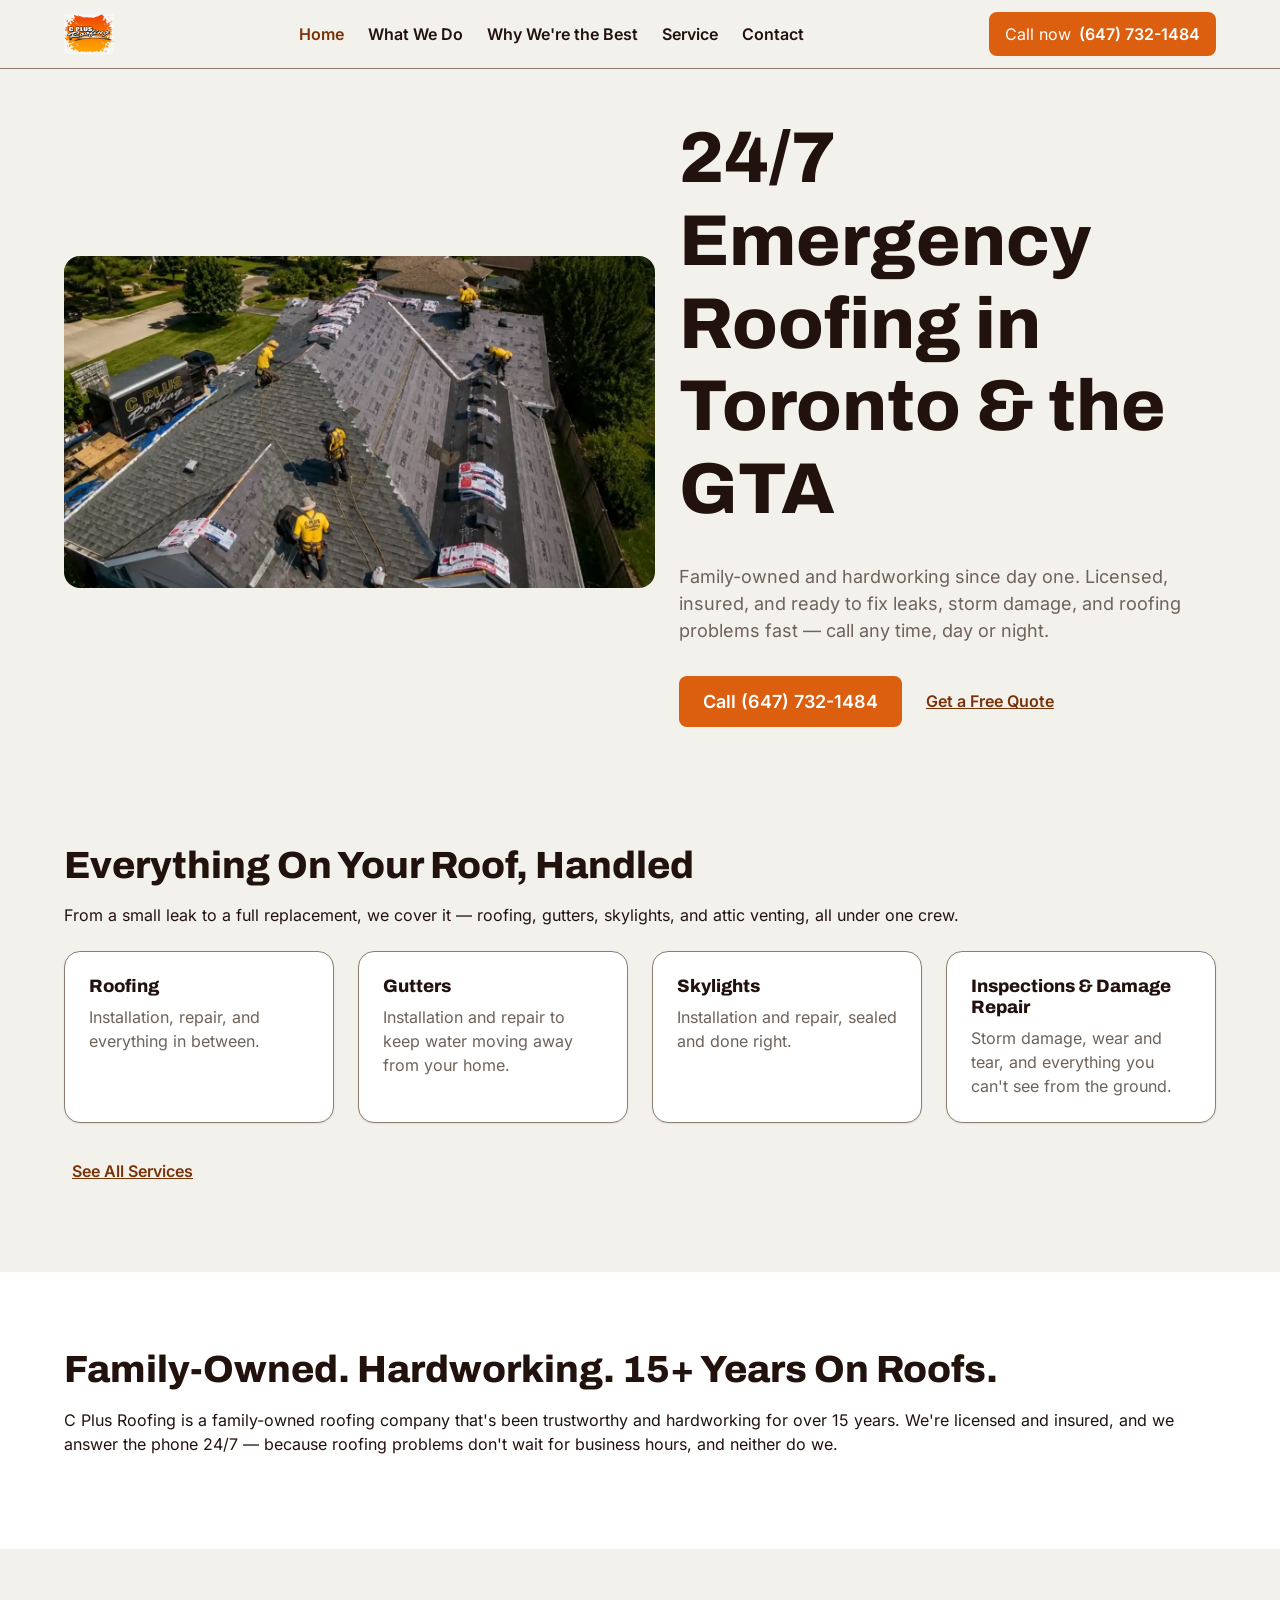
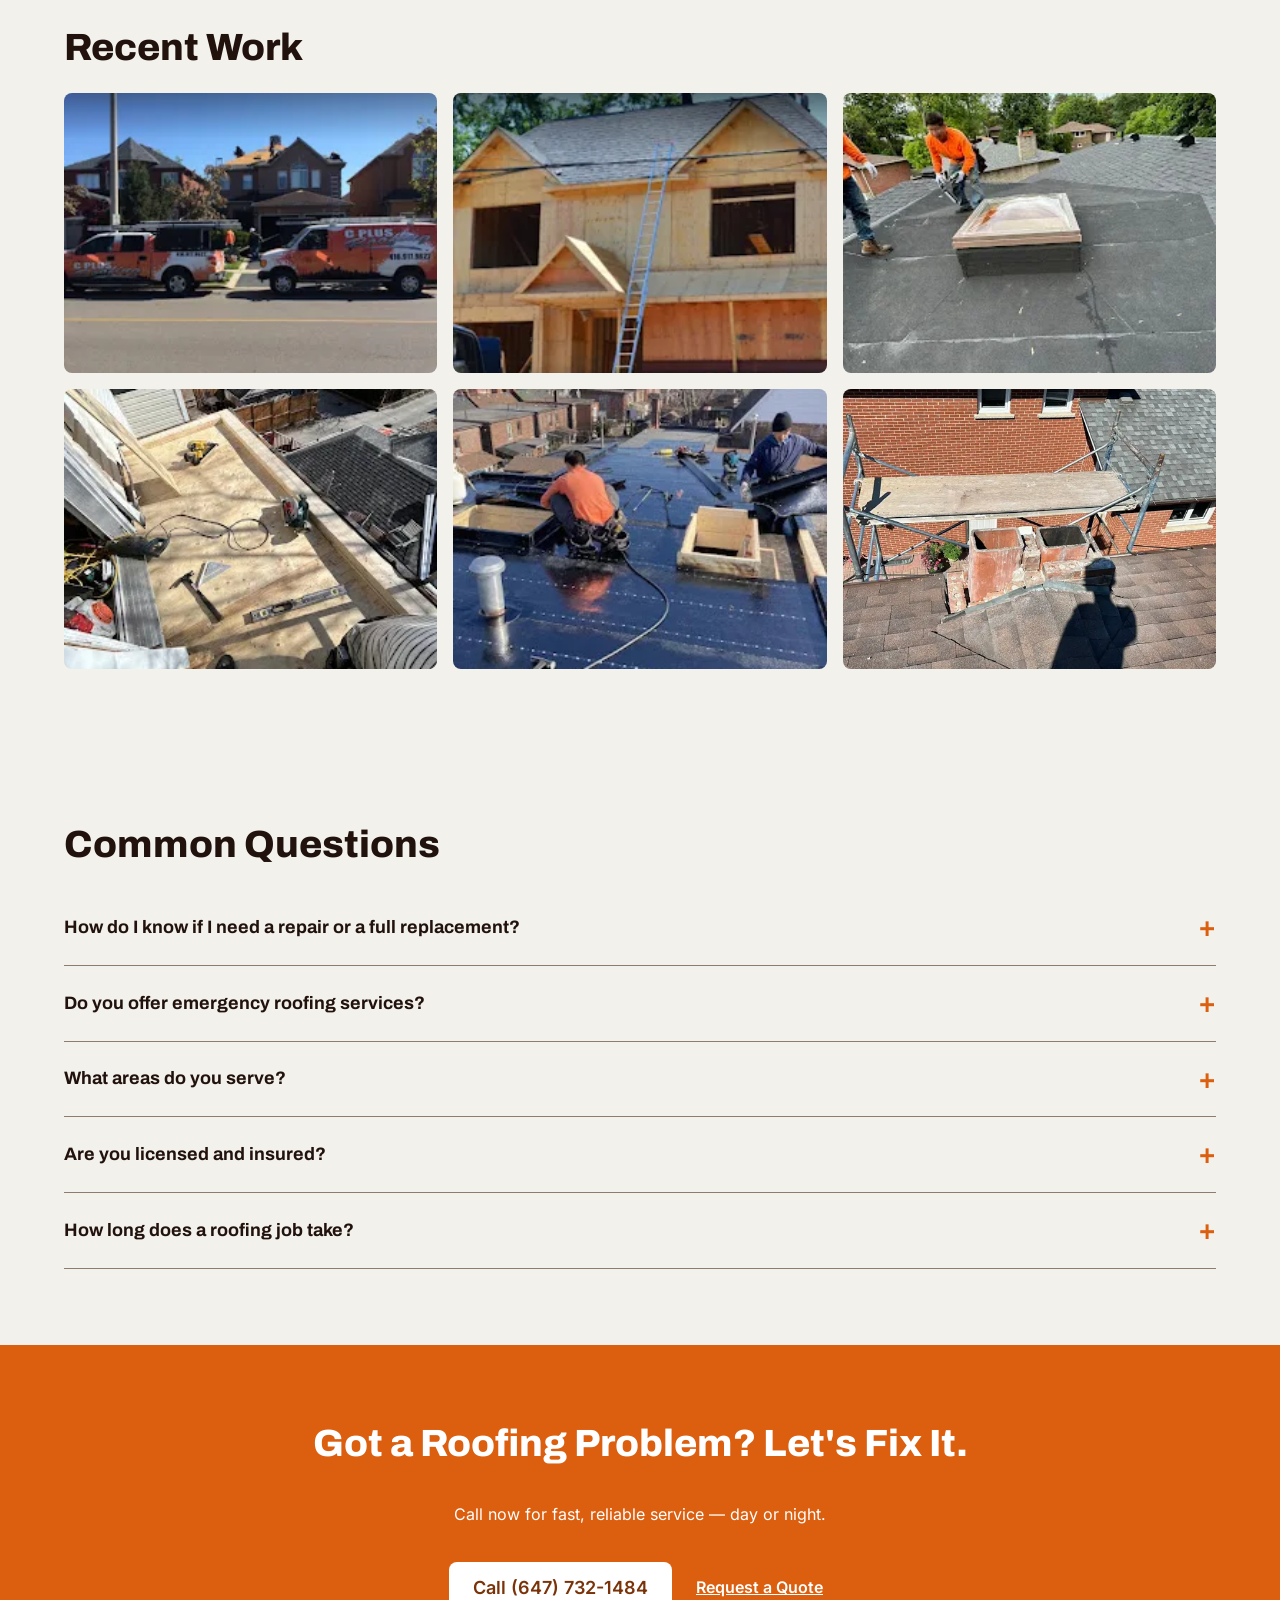
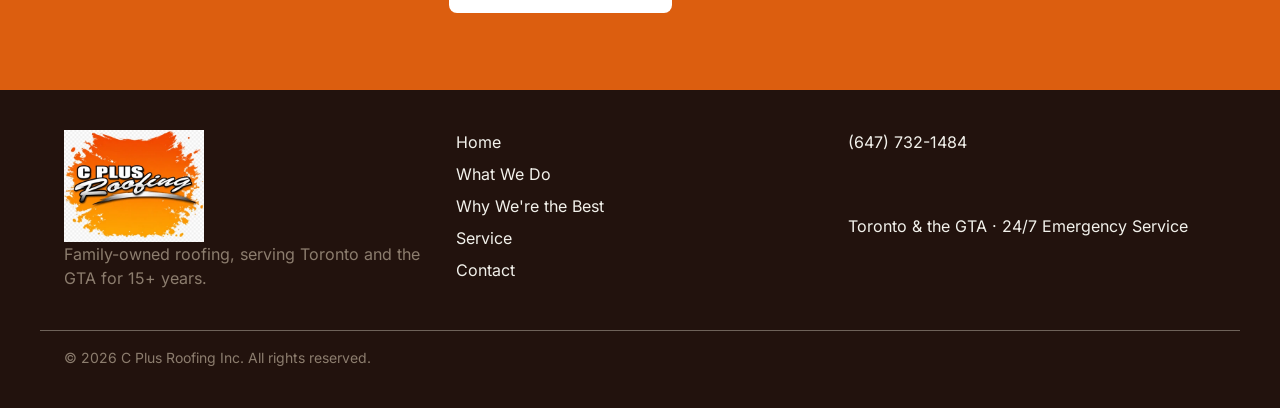
==== src/index.html @ c75a1a60 "Build C Plus Roofing site through Phase 6 QA; add GitHub Pages demo workflow Completes the /build pi" ====
<!DOCTYPE html>
<html lang="en">
<head>
  <meta charset="UTF-8">
  <meta name="viewport" content="width=device-width, initial-scale=1.0">
  <title>C Plus Roofing | 24/7 Emergency Roofing in Toronto &amp; the GTA</title>
  <meta name="description" content="Family-owned, licensed and insured roofing company serving Toronto and the GTA. 24/7 emergency repairs, installations, gutters, skylights, and more. Call (647) 732-1484.">
  <link rel="preload" as="font" href="../assets/fonts/archivo-extrabold-800.woff2" type="font/woff2" crossorigin>
  <link rel="preload" as="image" href="../assets/video/hero-poster.webp">
  <link rel="stylesheet" href="css/tokens.css">
  <link rel="stylesheet" href="css/base.css">
  <link rel="stylesheet" href="css/components.css">
  <link rel="stylesheet" href="css/pages.css">
</head>
<body>
  <a class="skip-link" href="#main">Skip to content</a>

  <header class="site-header">
    <div class="container site-header__inner">
      <a class="site-header__logo" href="index.html" aria-label="C Plus Roofing home">
        <img src="../assets/images/logo.webp" alt="C Plus Roofing" width="160" height="48">
      </a>
      <button class="nav-toggle" type="button" data-nav-toggle aria-expanded="false" aria-controls="primary-nav" aria-label="Toggle menu">
        <span class="nav-toggle__bar"></span>
      </button>
      <nav class="site-nav" id="primary-nav" aria-label="Primary">
        <ul class="site-nav__list">
          <li><a href="index.html" aria-current="page">Home</a></li>
          <li><a href="what-we-do.html">What We Do</a></li>
          <li><a href="why-choose-us.html">Why We're the Best</a></li>
          <li><a href="services.html">Service</a></li>
          <li><a href="contact.html">Contact</a></li>
        </ul>
      </nav>
      <a class="site-header__phone" href="tel:+16477321484">
        <span class="site-header__phone-label">Call now</span>
        (647) 732-1484
      </a>
    </div>
  </header>

  <main id="main">

    <section class="section section--hero" id="hero">
      <div class="container hero__inner">
        <video class="hero__media" data-hero-video src="../assets/video/hero.mp4" poster="../assets/video/hero-poster.webp" muted playsinline preload="metadata"></video>
        <div class="hero__content">
          <h1>24/7 Emergency Roofing in Toronto &amp; the GTA</h1>
          <p class="hero__subhead">Family-owned and hardworking since day one. Licensed, insured, and ready to fix leaks, storm damage, and roofing problems fast &mdash; call any time, day or night.</p>
          <div class="hero__actions">
            <a class="btn btn--primary" href="tel:+16477321484">Call (647) 732-1484</a>
            <a class="btn btn--text" href="contact.html">Get a Free Quote</a>
          </div>
        </div>
      </div>
    </section>

    <section class="section section--services" id="services-summary">
      <div class="container">
        <h2>Everything On Your Roof, Handled</h2>
        <p>From a small leak to a full replacement, we cover it &mdash; roofing, gutters, skylights, and attic venting, all under one crew.</p>
        <div class="card-grid">
          <div class="card" data-animate>
            <h3 class="card__title">Roofing</h3>
            <p class="card__body">Installation, repair, and everything in between.</p>
          </div>
          <div class="card" data-animate>
            <h3 class="card__title">Gutters</h3>
            <p class="card__body">Installation and repair to keep water moving away from your home.</p>
          </div>
          <div class="card" data-animate>
            <h3 class="card__title">Skylights</h3>
            <p class="card__body">Installation and repair, sealed and done right.</p>
          </div>
          <div class="card" data-animate>
            <h3 class="card__title">Inspections &amp; Damage Repair</h3>
            <p class="card__body">Storm damage, wear and tear, and everything you can't see from the ground.</p>
          </div>
        </div>
        <a class="btn btn--text" href="services.html">See All Services</a>
      </div>
    </section>

    <section class="section section--about" id="about">
      <div class="container">
        <h2>Family-Owned. Hardworking. 15+ Years On Roofs.</h2>
        <p>C Plus Roofing is a family-owned roofing company that's been trustworthy and hardworking for over 15 years. We're licensed and insured, and we answer the phone 24/7 &mdash; because roofing problems don't wait for business hours, and neither do we.</p>
      </div>
    </section>

    <section class="section section--gallery" id="gallery">
      <div class="container">
        <h2>Recent Work</h2>
        <div class="gallery-grid">
          <img src="../assets/images/gallery-1.webp" alt="C Plus Roofing crew completing a roofing job" loading="lazy" width="480" height="360" data-animate>
          <img src="../assets/images/gallery-2.webp" alt="C Plus Roofing crew completing a roofing job" loading="lazy" width="480" height="360" data-animate>
          <img src="../assets/images/gallery-3.webp" alt="C Plus Roofing crew completing a roofing job" loading="lazy" width="480" height="360" data-animate>
          <img src="../assets/images/gallery-4.webp" alt="C Plus Roofing crew completing a roofing job" loading="lazy" width="480" height="360" data-animate>
          <img src="../assets/images/gallery-5.webp" alt="C Plus Roofing crew completing a roofing job" loading="lazy" width="480" height="360" data-animate>
          <img src="../assets/images/gallery-6.webp" alt="C Plus Roofing crew completing a roofing job" loading="lazy" width="480" height="360" data-animate>
        </div>
      </div>
    </section>

    <section class="section section--faq" id="faq">
      <div class="container">
        <h2>Common Questions</h2>
        <div class="accordion">
          <details class="accordion__item">
            <summary>How do I know if I need a repair or a full replacement?</summary>
            <p>It depends on the age of your roof and how widespread the damage is. A quick inspection is the fastest way to know for sure &mdash; we'll give you a straight answer, not an upsell.</p>
          </details>
          <details class="accordion__item">
            <summary>Do you offer emergency roofing services?</summary>
            <p>Yes. We offer true 24/7 emergency response for leaks, storm damage, and anything that can't wait until morning.</p>
          </details>
          <details class="accordion__item">
            <summary>What areas do you serve?</summary>
            <p>We serve Toronto and the surrounding GTA.</p>
          </details>
          <details class="accordion__item">
            <summary>Are you licensed and insured?</summary>
            <p>Yes, C Plus Roofing is fully licensed and insured.</p>
          </details>
          <details class="accordion__item">
            <summary>How long does a roofing job take?</summary>
            <p>It depends on the scope of the work. After a quick inspection, we'll give you a clear timeline before anything starts.</p>
          </details>
        </div>
      </div>
    </section>

    <section class="section section--cta" id="cta">
      <div class="container cta__inner">
        <h2>Got a Roofing Problem? Let's Fix It.</h2>
        <p>Call now for fast, reliable service &mdash; day or night.</p>
        <div class="cta__actions">
          <a class="btn btn--primary" href="tel:+16477321484">Call (647) 732-1484</a>
          <a class="btn btn--text" href="contact.html">Request a Quote</a>
        </div>
      </div>
    </section>

  </main>

  <footer class="section section--footer" id="footer">
    <div class="container footer__inner">
      <div class="footer__brand">
        <img src="../assets/images/logo.webp" alt="C Plus Roofing" width="140" height="42">
        <p>Family-owned roofing, serving Toronto and the GTA for 15+ years.</p>
      </div>
      <nav class="footer__nav" aria-label="Footer">
        <ul>
          <li><a href="index.html">Home</a></li>
          <li><a href="what-we-do.html">What We Do</a></li>
          <li><a href="why-choose-us.html">Why We're the Best</a></li>
          <li><a href="services.html">Service</a></li>
          <li><a href="contact.html">Contact</a></li>
        </ul>
      </nav>
      <div class="footer__contact">
        <a href="tel:+16477321484">(647) 732-1484</a>
        <p>Toronto &amp; the GTA &middot; 24/7 Emergency Service</p>
      </div>
    </div>
    <div class="container footer__legal">
      <p>&copy; 2026 C Plus Roofing Inc. All rights reserved.</p>
    </div>
  </footer>

  <script src="js/main.js" defer></script>
  <script src="js/hero.js" defer></script>
  <script src="js/animations.js" defer></script>
</body>
</html>
---- src/css/tokens.css ----
/* Design tokens — C Plus Roofing Inc. Direction: "Grounded Trade Confidence".
   See state/DECISIONS.md (Phase 2) for rationale and contrast verification.
   Per contracts/design-tokens.md: :root custom properties + @font-face ONLY.
   No selectors, no components here. */

@font-face {
  font-family: "Archivo";
  font-style: normal;
  font-weight: 700;
  font-display: swap;
  src: url("../../assets/fonts/archivo-bold-700.woff2") format("woff2");
}

@font-face {
  font-family: "Archivo";
  font-style: normal;
  font-weight: 800;
  font-display: swap;
  src: url("../../assets/fonts/archivo-extrabold-800.woff2") format("woff2");
}

@font-face {
  font-family: "Inter";
  font-style: normal;
  font-weight: 400;
  font-display: swap;
  src: url("../../assets/fonts/inter-regular-400.woff2") format("woff2");
}

@font-face {
  font-family: "Inter";
  font-style: normal;
  font-weight: 500;
  font-display: swap;
  src: url("../../assets/fonts/inter-medium-500.woff2") format("woff2");
}

@font-face {
  font-family: "Inter";
  font-style: normal;
  font-weight: 600;
  font-display: swap;
  src: url("../../assets/fonts/inter-semibold-600.woff2") format("woff2");
}

:root {
  /* Colors — from client.md Brand + derived per contracts/design-tokens.md.
     Contrast pairs verified in state/DECISIONS.md (Phase 2 — Design Tokens). */
  --color-primary: #DC5E0F;
  --color-primary-dark: #7A3308;
  --color-accent: #F7BE2B;
  --color-bg: #F2F1EB;
  --color-surface: #FFFFFF;
  --color-text: #22120D;
  --color-text-muted: #6E6259;
  --color-border: #8C7D6E;
  --color-success: #2E7D32;
  --color-error: #C62828;

  /* Typography */
  --font-heading: "Archivo", "Segoe UI", Arial, sans-serif;
  --font-body: "Inter", "Segoe UI", Arial, sans-serif;

  --text-xs: 0.75rem;      /* 12px */
  --text-sm: 0.875rem;     /* 14px */
  --text-base: 1rem;       /* 16px */
  --text-lg: 1.125rem;     /* 18px */
  --text-xl: 1.333rem;     /* ~21px  (base * 1.333) */
  --text-2xl: 1.777rem;    /* ~28px  (base * 1.333^2) */
  --text-3xl: 2.369rem;    /* ~38px  (base * 1.333^3) */
  --text-hero: clamp(2.25rem, 5vw + 1rem, 4.5rem);

  --leading-tight: 1.15;
  --leading-normal: 1.5;
  --leading-loose: 1.75;

  /* Spacing — 4px base scale */
  --space-1: 0.25rem;   /* 4px */
  --space-2: 0.5rem;    /* 8px */
  --space-3: 0.75rem;   /* 12px */
  --space-4: 1rem;      /* 16px */
  --space-5: 1.25rem;   /* 20px */
  --space-6: 1.5rem;    /* 24px */
  --space-7: 1.75rem;   /* 28px */
  --space-8: 2rem;      /* 32px */
  --space-9: 2.5rem;    /* 40px */
  --space-10: 3rem;     /* 48px */
  --space-11: 4rem;     /* 64px */
  --space-12: 6rem;     /* 96px */

  /* Layout */
  --container-max: 1200px;
  --section-pad-y: clamp(3rem, 6vw, 6rem);
  --radius-sm: 0.25rem;
  --radius-md: 0.5rem;
  --radius-lg: 1rem;
  --radius-full: 9999px;

  /* Elevation — shadows tinted toward --color-text for warmth */
  --shadow-sm: 0 1px 2px rgba(34, 18, 13, 0.08);
  --shadow-md: 0 4px 12px rgba(34, 18, 13, 0.12);
  --shadow-lg: 0 12px 32px rgba(34, 18, 13, 0.16);

  /* Motion — kept subtle per Stack.animation: css-only */
  --duration-fast: 150ms;
  --duration-base: 300ms;
  --duration-slow: 600ms;
  --ease-standard: cubic-bezier(0.4, 0, 0.2, 1);
  --ease-out-expo: cubic-bezier(0.16, 1, 0.3, 1);
}
---- src/css/base.css ----
/* Reset, element defaults, utilities. Mobile-first; min-width breakpoints
   at 640px / 1024px only. var(--token) everywhere, zero hardcoded values. */

*, *::before, *::after { box-sizing: border-box; }

html {
  -webkit-text-size-adjust: 100%;
  scroll-behavior: smooth;
}

@media (prefers-reduced-motion: reduce) {
  html { scroll-behavior: auto; }
  *, *::before, *::after {
    animation-duration: 0.01ms !important;
    animation-iteration-count: 1 !important;
    transition-duration: 0.01ms !important;
    scroll-behavior: auto !important;
  }
}

body {
  margin: 0;
  font-family: var(--font-body);
  font-size: var(--text-base);
  line-height: var(--leading-normal);
  color: var(--color-text);
  background: var(--color-bg);
}

h1, h2, h3, h4 {
  font-family: var(--font-heading);
  font-weight: 800;
  line-height: var(--leading-tight);
  margin: 0 0 var(--space-4);
}

h1 { font-size: var(--text-hero); }
h2 { font-size: var(--text-3xl); }
h3 { font-size: var(--text-xl); }

p { margin: 0 0 var(--space-4); }

img { max-width: 100%; height: auto; display: block; }

a { color: var(--color-primary-dark); }

ul, ol { margin: 0; padding: 0; list-style: none; }

button { font-family: inherit; }

/* Focus visibility - never remove outline without a replacement */
:focus-visible {
  outline: 3px solid var(--color-primary-dark);
  outline-offset: 2px;
}

/* Skip link */
.skip-link {
  position: absolute;
  top: -100%;
  left: var(--space-4);
  background: var(--color-surface);
  color: var(--color-text);
  padding: var(--space-3) var(--space-5);
  border-radius: var(--radius-md);
  z-index: 100;
  transition: top var(--duration-fast) var(--ease-standard);
}

.skip-link:focus {
  top: var(--space-4);
}

/* Layout utility */
.container {
  max-width: var(--container-max);
  margin-inline: auto;
  padding-inline: var(--space-4);
}

@media (min-width: 640px) {
  .container { padding-inline: var(--space-6); }
}

.section {
  padding-block: var(--section-pad-y);
}

/* Buttons */
.btn {
  display: inline-flex;
  align-items: center;
  justify-content: center;
  gap: var(--space-2);
  min-height: 44px;
  padding: var(--space-3) var(--space-6);
  border-radius: var(--radius-md);
  font-weight: 700;
  text-decoration: none;
  border: none;
  cursor: pointer;
  transition: background-color var(--duration-fast) var(--ease-standard),
              transform var(--duration-fast) var(--ease-standard);
}

.btn--primary {
  background: var(--color-primary);
  color: var(--color-surface);
  font-size: var(--text-lg);
}

.btn--primary:hover,
.btn--primary:focus-visible {
  background: var(--color-primary-dark);
}

.btn--text {
  background: transparent;
  color: var(--color-primary-dark);
  padding-inline: var(--space-2);
  text-decoration: underline;
}

.btn--text:hover,
.btn--text:focus-visible {
  color: var(--color-text);
}

@media (prefers-reduced-motion: no-preference) {
  .btn:active { transform: scale(0.97); }
}

/* Entrance animation states (JS adds .anim-ready to body, then .is-visible
   per element via IntersectionObserver - see js/animations.js). With JS
   disabled, .anim-ready never appears, so content stays fully visible. */
@media (prefers-reduced-motion: no-preference) {
  .anim-ready [data-animate] {
    opacity: 0;
    transform: translateY(20px);
    transition: opacity var(--duration-slow) var(--ease-out-expo),
                transform var(--duration-slow) var(--ease-out-expo);
    transition-delay: calc(var(--stagger-i, 0) * 75ms);
  }

  .anim-ready [data-animate].is-visible {
    opacity: 1;
    transform: none;
  }
}
---- src/css/components.css ----
/* Component styles per contracts/component-api.md. BEM-lite naming.
   Mobile-first; min-width breakpoints at 640px / 1024px only. */

/* ---------- Header / Nav ---------- */
.site-header {
  position: sticky;
  top: 0;
  z-index: 50;
  background: var(--color-bg);
  border-bottom: 1px solid var(--color-border);
}

.site-header__inner {
  display: flex;
  align-items: center;
  justify-content: space-between;
  gap: var(--space-4);
  padding-block: var(--space-3);
}

.site-header__logo img { height: 40px; width: auto; }

.site-nav__list {
  display: none;
  align-items: center;
  gap: var(--space-6);
}

.site-nav__list a {
  text-decoration: none;
  color: var(--color-text);
  font-weight: 600;
}

.site-nav__list a:hover,
.site-nav__list a[aria-current="page"] {
  color: var(--color-primary-dark);
}

.nav-toggle {
  display: inline-flex;
  align-items: center;
  justify-content: center;
  width: 44px;
  height: 44px;
  background: transparent;
  border: 1px solid var(--color-border);
  border-radius: var(--radius-sm);
  cursor: pointer;
}

.nav-toggle__bar,
.nav-toggle__bar::before,
.nav-toggle__bar::after {
  display: block;
  width: 20px;
  height: 2px;
  background: var(--color-text);
  position: relative;
}

.nav-toggle__bar::before { content: ""; position: absolute; top: -6px; }
.nav-toggle__bar::after { content: ""; position: absolute; top: 6px; }

.site-header__phone {
  display: inline-flex;
  align-items: center;
  min-height: 44px;
  padding-inline: var(--space-4);
  background: var(--color-primary);
  color: var(--color-surface);
  font-weight: 700;
  text-decoration: none;
  border-radius: var(--radius-md);
  white-space: nowrap;
}

.site-header__phone:hover,
.site-header__phone:focus-visible {
  background: var(--color-primary-dark);
}

.site-header__phone-label { display: none; }

/* Mobile nav panel, toggled via [data-nav-toggle] in main.js */
.site-nav[data-open="true"] .site-nav__list {
  display: flex;
  flex-direction: column;
  align-items: flex-start;
  gap: var(--space-4);
  position: absolute;
  top: 100%;
  left: 0;
  right: 0;
  background: var(--color-bg);
  border-bottom: 1px solid var(--color-border);
  padding: var(--space-4);
}

@media (min-width: 1024px) {
  .nav-toggle { display: none; }
  .site-nav__list { display: flex; position: static; }
  .site-nav[data-open] .site-nav__list {
    position: static;
    flex-direction: row;
    border: none;
    padding: 0;
  }
  .site-header__phone-label {
    display: inline;
    font-weight: 400;
    margin-right: var(--space-2);
  }
}

/* ---------- Hero ---------- */
.section--hero {
  padding-block: var(--space-10) var(--space-9);
  position: relative;
  overflow: hidden;
}

.hero__inner {
  display: grid;
  gap: var(--space-6);
}

.hero__media {
  width: 100%;
  border-radius: var(--radius-lg);
  aspect-ratio: 16 / 9;
  object-fit: cover;
  background: var(--color-text);
}

.hero__content { display: grid; gap: var(--space-4); }

.hero__subhead {
  font-size: var(--text-lg);
  color: var(--color-text-muted);
  max-width: 42rem;
}

.hero__actions {
  display: flex;
  flex-wrap: wrap;
  gap: var(--space-4);
  align-items: center;
}

@media (min-width: 1024px) {
  .section--hero:not(:has(.hero__media)) .hero__inner { max-width: 48rem; }
  .hero__inner:has(.hero__media) {
    grid-template-columns: 1.1fr 1fr;
    align-items: center;
  }
}

/* Signature element: angled divider evoking roofline geometry, between
   hero and the next section (Phase 2 design direction). */
.section--hero::after {
  content: "";
  position: absolute;
  left: 0;
  right: 0;
  bottom: -1px;
  height: 48px;
  background: var(--color-bg);
  clip-path: polygon(0 100%, 100% 40%, 100% 100%);
}

/* ---------- Cards / grid ---------- */
.card-grid {
  display: grid;
  gap: var(--space-6);
  grid-template-columns: repeat(auto-fit, minmax(min(100%, 15rem), 1fr));
  margin-block: var(--space-6);
}

.card {
  background: var(--color-surface);
  border: 1px solid var(--color-border);
  border-radius: var(--radius-lg);
  padding: var(--space-6);
  box-shadow: var(--shadow-sm);
}

.card__icon {
  width: 48px;
  height: 48px;
  margin-bottom: var(--space-3);
}

.card__title {
  font-size: var(--text-lg);
  margin-bottom: var(--space-2);
}

.card__body {
  color: var(--color-text-muted);
  margin: 0;
}

/* ---------- Process list (What We Do) ---------- */
.process-list {
  display: grid;
  gap: var(--space-6);
  counter-reset: none;
}

@media (min-width: 640px) {
  .process-list { grid-template-columns: repeat(2, 1fr); }
}

.process-list__item {
  background: var(--color-surface);
  border-radius: var(--radius-lg);
  padding: var(--space-6);
  box-shadow: var(--shadow-sm);
}

/* ---------- Gallery ---------- */
.gallery-grid {
  display: grid;
  gap: var(--space-4);
  grid-template-columns: repeat(2, 1fr);
  margin-top: var(--space-6);
}

@media (min-width: 640px) {
  .gallery-grid { grid-template-columns: repeat(3, 1fr); }
}

.gallery-grid img {
  width: 100%;
  aspect-ratio: 4 / 3;
  object-fit: cover;
  border-radius: var(--radius-md);
}

/* ---------- FAQ accordion (native <details>/<summary>) ---------- */
.accordion { margin-top: var(--space-6); }

.accordion__item {
  border-bottom: 1px solid var(--color-border);
}

.accordion__item summary {
  padding-block: var(--space-4);
  font-family: var(--font-heading);
  font-weight: 700;
  font-size: var(--text-lg);
  cursor: pointer;
  list-style: none;
  display: flex;
  justify-content: space-between;
  align-items: center;
  gap: var(--space-4);
}

.accordion__item summary::-webkit-details-marker { display: none; }

.accordion__item summary::after {
  content: "+";
  font-size: var(--text-2xl);
  color: var(--color-primary);
  flex-shrink: 0;
}

.accordion__item[open] summary::after { content: "\2212"; }

.accordion__item p {
  padding-bottom: var(--space-4);
  color: var(--color-text-muted);
}

/* ---------- CTA band ---------- */
.section--cta {
  background: var(--color-primary);
  color: var(--color-surface);
  text-align: center;
}

.section--cta h2 { color: var(--color-surface); }
.section--cta p { color: var(--color-surface); }

.cta__inner { display: grid; gap: var(--space-5); justify-items: center; }

.cta__actions {
  display: flex;
  flex-wrap: wrap;
  gap: var(--space-4);
  justify-content: center;
}

.section--cta .btn--primary {
  background: var(--color-surface);
  color: var(--color-primary-dark);
}

.section--cta .btn--primary:hover,
.section--cta .btn--primary:focus-visible {
  background: var(--color-bg);
}

.section--cta .btn--text { color: var(--color-surface); }

/* ---------- About / Why ---------- */
.section--about,
.section--why {
  background: var(--color-surface);
}

/* ---------- Contact ---------- */
.contact__inner {
  display: grid;
  gap: var(--space-9);
}

@media (min-width: 1024px) {
  .contact__inner { grid-template-columns: 1fr 1fr; }
}

.calendly-embed {
  background: var(--color-surface);
  border: 1px dashed var(--color-border);
  border-radius: var(--radius-md);
  padding: var(--space-6);
  min-height: 120px;
  display: flex;
  align-items: center;
  justify-content: center;
  text-align: center;
  color: var(--color-text-muted);
}

.contact-form {
  display: grid;
  gap: var(--space-4);
}

.contact-form label {
  font-weight: 600;
  display: block;
  margin-bottom: var(--space-1);
}

.contact-form input,
.contact-form textarea {
  width: 100%;
  min-height: 44px;
  padding: var(--space-3);
  border: 1px solid var(--color-border);
  border-radius: var(--radius-sm);
  font: inherit;
  background: var(--color-surface);
  color: var(--color-text);
}

.contact-form input:focus-visible,
.contact-form textarea:focus-visible {
  outline: 3px solid var(--color-primary-dark);
  outline-offset: 1px;
}

.contact-form textarea { min-height: 8rem; }

.contact-form__honeypot {
  position: absolute;
  clip: rect(0, 0, 0, 0);
  clip-path: inset(50%);
  height: 1px;
  width: 1px;
  overflow: hidden;
  white-space: nowrap;
}

.form-status {
  font-weight: 600;
}

.form-status[data-state="success"] { color: var(--color-success); }
.form-status[data-state="error"] { color: var(--color-error); }

/* ---------- Footer ---------- */
.section--footer {
  background: var(--color-text);
  color: var(--color-bg);
  padding-block: var(--space-9) var(--space-6);
}

.footer__inner {
  display: grid;
  gap: var(--space-6);
}

@media (min-width: 640px) {
  .footer__inner { grid-template-columns: repeat(3, 1fr); }
}

.footer__brand p { color: var(--color-border); }

.footer__nav ul,
.footer__contact { display: grid; gap: var(--space-2); }

.footer__nav a,
.footer__contact a {
  color: var(--color-bg);
  text-decoration: none;
}

.footer__nav a:hover,
.footer__contact a:hover { color: var(--color-accent); }

.footer__legal {
  margin-top: var(--space-6);
  padding-top: var(--space-4);
  border-top: 1px solid var(--color-text-muted);
  font-size: var(--text-sm);
  color: var(--color-border);
}
---- src/css/pages.css ----
/* Page-specific overrides, kept minimal. */

/* why-choose-us.html: subtle shingle-texture accent behind the
   differentiators section (Phase 2 design direction - photo-real imagery,
   used sparingly). */
.section--why {
  --why-overlay: color-mix(in srgb, var(--color-surface) 94%, transparent);
  background-image:
    linear-gradient(var(--why-overlay), var(--why-overlay)),
    url("../../assets/images/texture-shingle.webp");
  background-size: 480px;
  background-repeat: repeat;
}

.why__crew-photo {
  border-radius: var(--radius-lg);
  max-width: 40rem;
  margin-inline: auto;
}

/* contact.html: representative service-area rooftop photo (no address/map
   on this site - see state/DECISIONS.md, service-area model). */
.contact__photo {
  border-radius: var(--radius-lg);
  margin-top: var(--space-6);
}
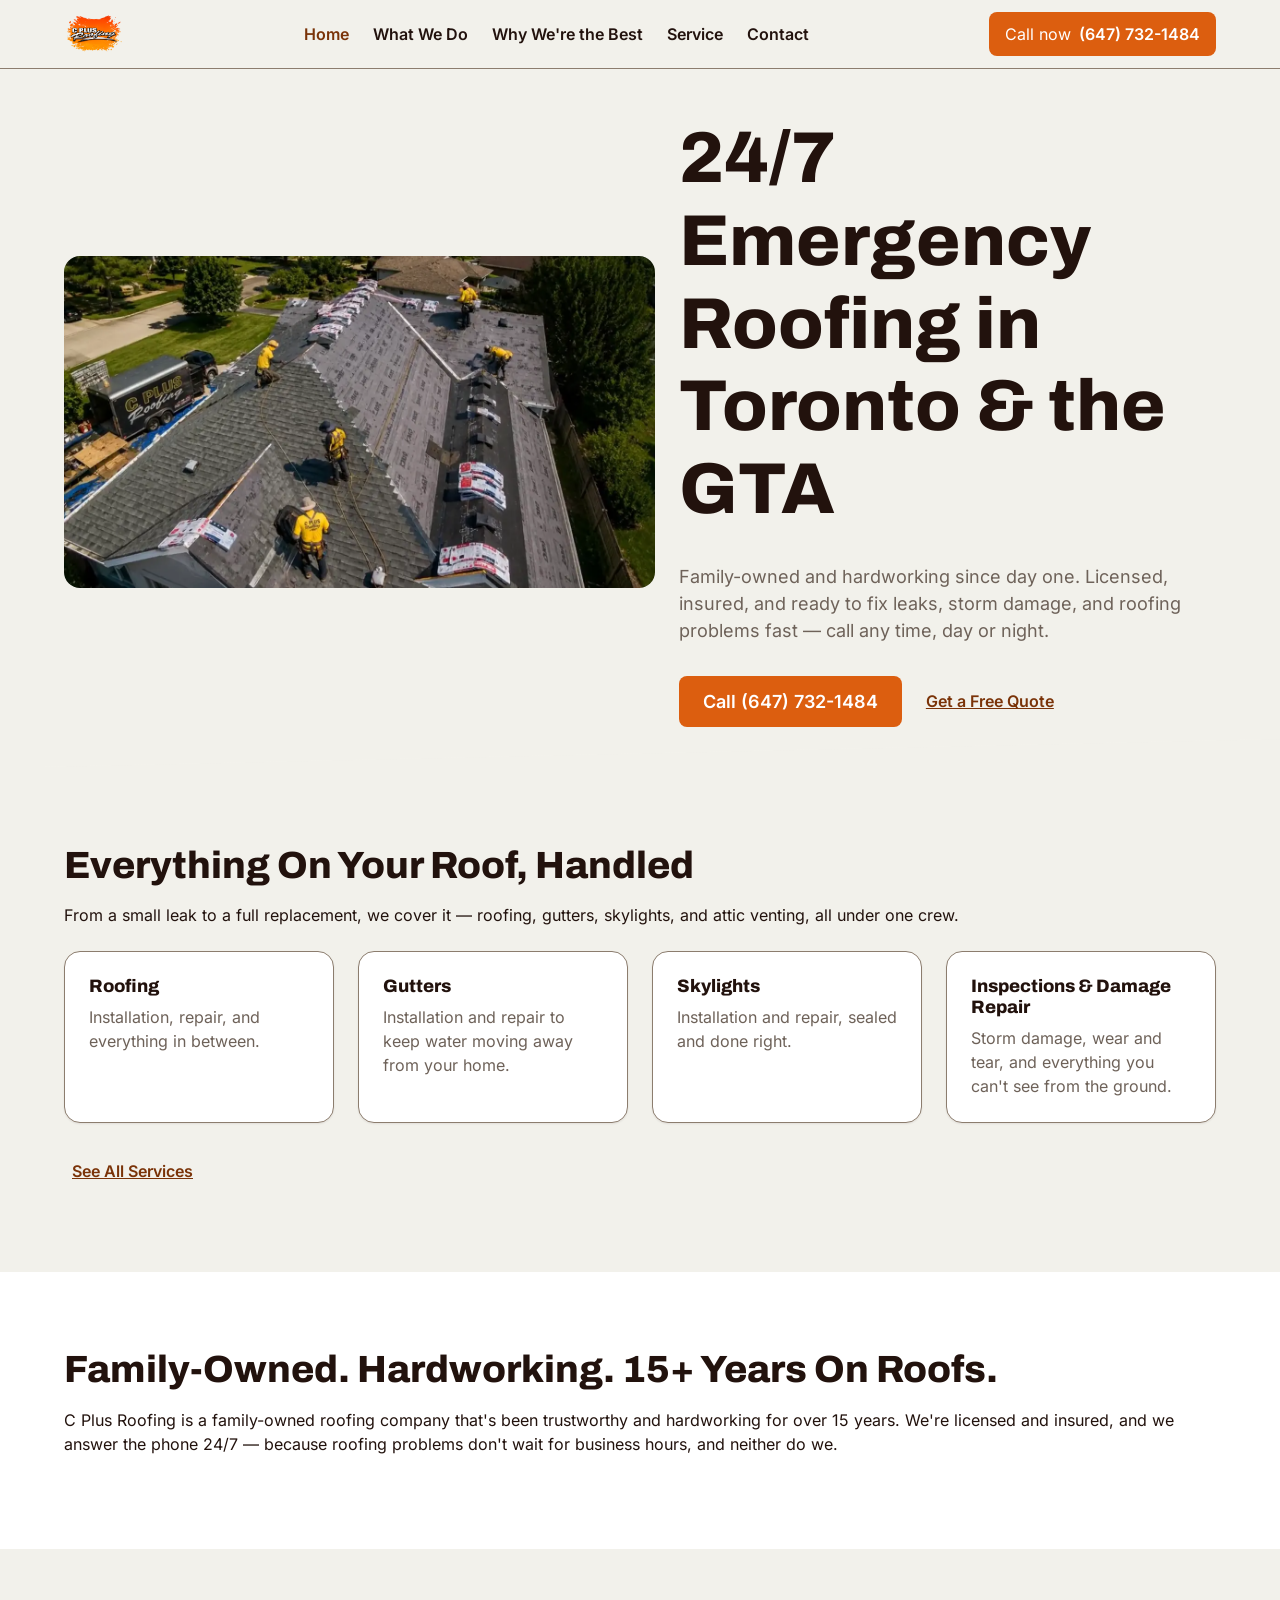
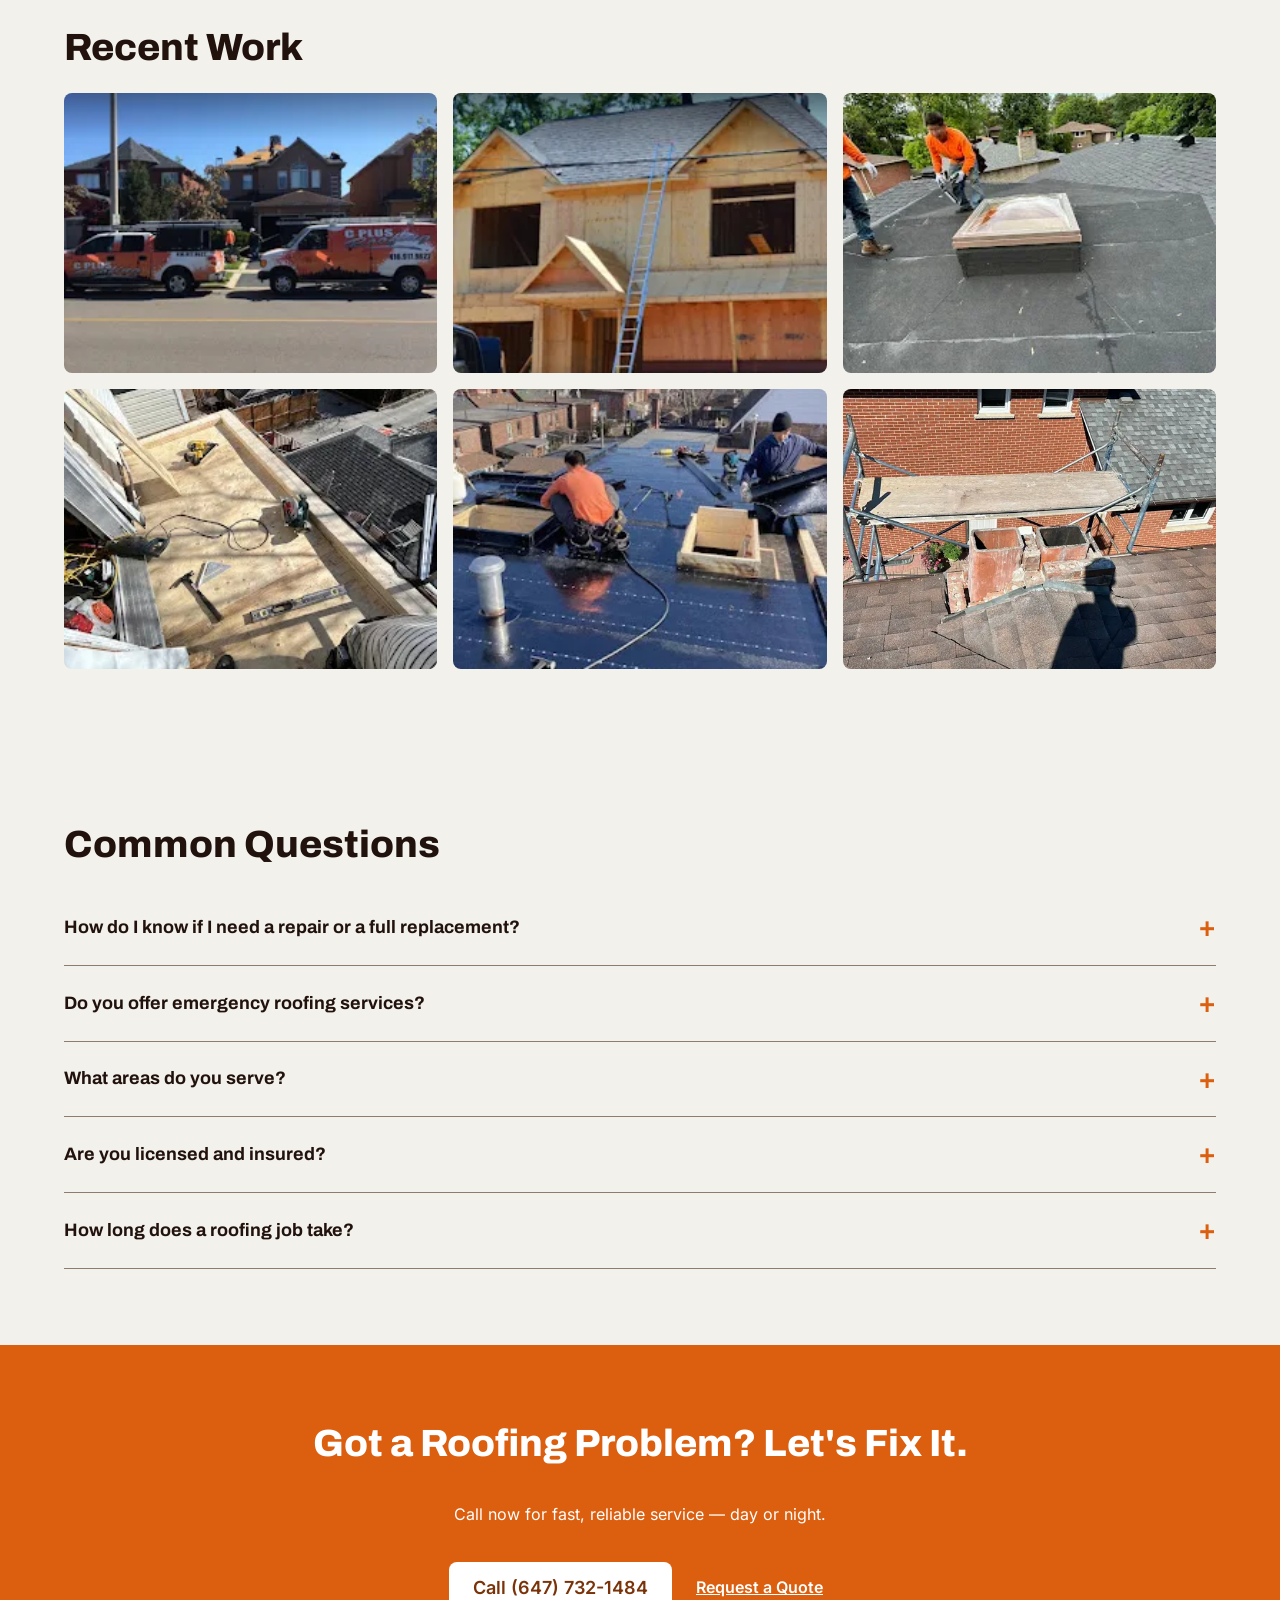
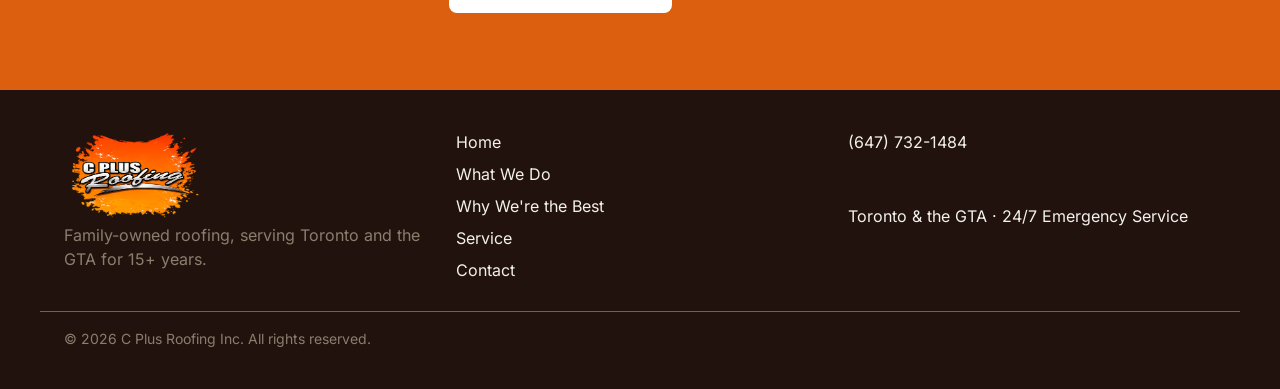
==== commit db07db2c: "Switch logo to PNG with real transparency, add aesthetic loading screen Logo: client's original logo" ====
--- a/src/index.html
+++ b/src/index.html
@@ -13,12 +13,15 @@
   <link rel="stylesheet" href="css/pages.css">
 </head>
 <body>
+  <div class="loading-screen" id="loading-screen" aria-hidden="true">
+    <img src="../assets/images/logo.png" alt="" class="loading-screen__logo">
+  </div>
   <a class="skip-link" href="#main">Skip to content</a>
 
   <header class="site-header">
     <div class="container site-header__inner">
       <a class="site-header__logo" href="index.html" aria-label="C Plus Roofing home">
-        <img src="../assets/images/logo.webp" alt="C Plus Roofing" width="160" height="48">
+        <img src="../assets/images/logo.png" alt="C Plus Roofing" width="160" height="48">
       </a>
       <button class="nav-toggle" type="button" data-nav-toggle aria-expanded="false" aria-controls="primary-nav" aria-label="Toggle menu">
         <span class="nav-toggle__bar"></span>
@@ -146,7 +149,7 @@
   <footer class="section section--footer" id="footer">
     <div class="container footer__inner">
       <div class="footer__brand">
-        <img src="../assets/images/logo.webp" alt="C Plus Roofing" width="140" height="42">
+        <img src="../assets/images/logo.png" alt="C Plus Roofing" width="140" height="42">
         <p>Family-owned roofing, serving Toronto and the GTA for 15+ years.</p>
       </div>
       <nav class="footer__nav" aria-label="Footer">
--- a/src/css/tokens.css
+++ b/src/css/tokens.css
@@ -1,7 +1,6 @@
 /* Design tokens — C Plus Roofing Inc. Direction: "Grounded Trade Confidence".
-   See state/DECISIONS.md (Phase 2) for rationale and contrast verification.
-   Per contracts/design-tokens.md: :root custom properties + @font-face ONLY.
-   No selectors, no components here. */
+   Rationale and contrast verification recorded during the build process.
+   :root custom properties + @font-face ONLY. No selectors, no components. */
 
 @font-face {
   font-family: "Archivo";
@@ -44,8 +43,8 @@
 }
 
 :root {
-  /* Colors — from client.md Brand + derived per contracts/design-tokens.md.
-     Contrast pairs verified in state/DECISIONS.md (Phase 2 — Design Tokens). */
+  /* Colors — from the client's brand palette, expanded into the full
+     token set. Contrast pairs verified for WCAG AA during the build. */
   --color-primary: #DC5E0F;
   --color-primary-dark: #7A3308;
   --color-accent: #F7BE2B;
--- a/src/css/base.css
+++ b/src/css/base.css
@@ -130,6 +130,45 @@
   .btn:active { transform: scale(0.97); }
 }
 
+/* Loading screen - purely aesthetic, JS removes it after load (see
+   js/main.js). Site is fully usable underneath without JS or before it
+   loads; this never blocks content, only overlays it briefly. */
+.loading-screen {
+  position: fixed;
+  inset: 0;
+  z-index: 200;
+  display: flex;
+  align-items: center;
+  justify-content: center;
+  background: var(--color-bg);
+  transition: opacity var(--duration-slow) var(--ease-standard);
+}
+
+.loading-screen__logo {
+  width: 140px;
+  height: auto;
+}
+
+@media (prefers-reduced-motion: no-preference) {
+  .loading-screen__logo {
+    animation: loading-pulse 1.1s ease-in-out infinite;
+  }
+}
+
+@keyframes loading-pulse {
+  0%, 100% { transform: scale(1); opacity: 1; }
+  50% { transform: scale(0.92); opacity: 0.75; }
+}
+
+.loading-screen.is-hidden {
+  opacity: 0;
+  pointer-events: none;
+}
+
+@media (prefers-reduced-motion: reduce) {
+  .loading-screen { transition: none; }
+}
+
 /* Entrance animation states (JS adds .anim-ready to body, then .is-visible
    per element via IntersectionObserver - see js/animations.js). With JS
    disabled, .anim-ready never appears, so content stays fully visible. */
--- a/src/css/components.css
+++ b/src/css/components.css
@@ -1,4 +1,4 @@
-/* Component styles per contracts/component-api.md. BEM-lite naming.
+/* Component styles: BEM-lite naming.
    Mobile-first; min-width breakpoints at 640px / 1024px only. */
 
 /* ---------- Header / Nav ---------- */
--- a/src/css/pages.css
+++ b/src/css/pages.css
@@ -19,7 +19,7 @@
 }
 
 /* contact.html: representative service-area rooftop photo (no address/map
-   on this site - see state/DECISIONS.md, service-area model). */
+   on this site - service-area business model). */
 .contact__photo {
   border-radius: var(--radius-lg);
   margin-top: var(--space-6);
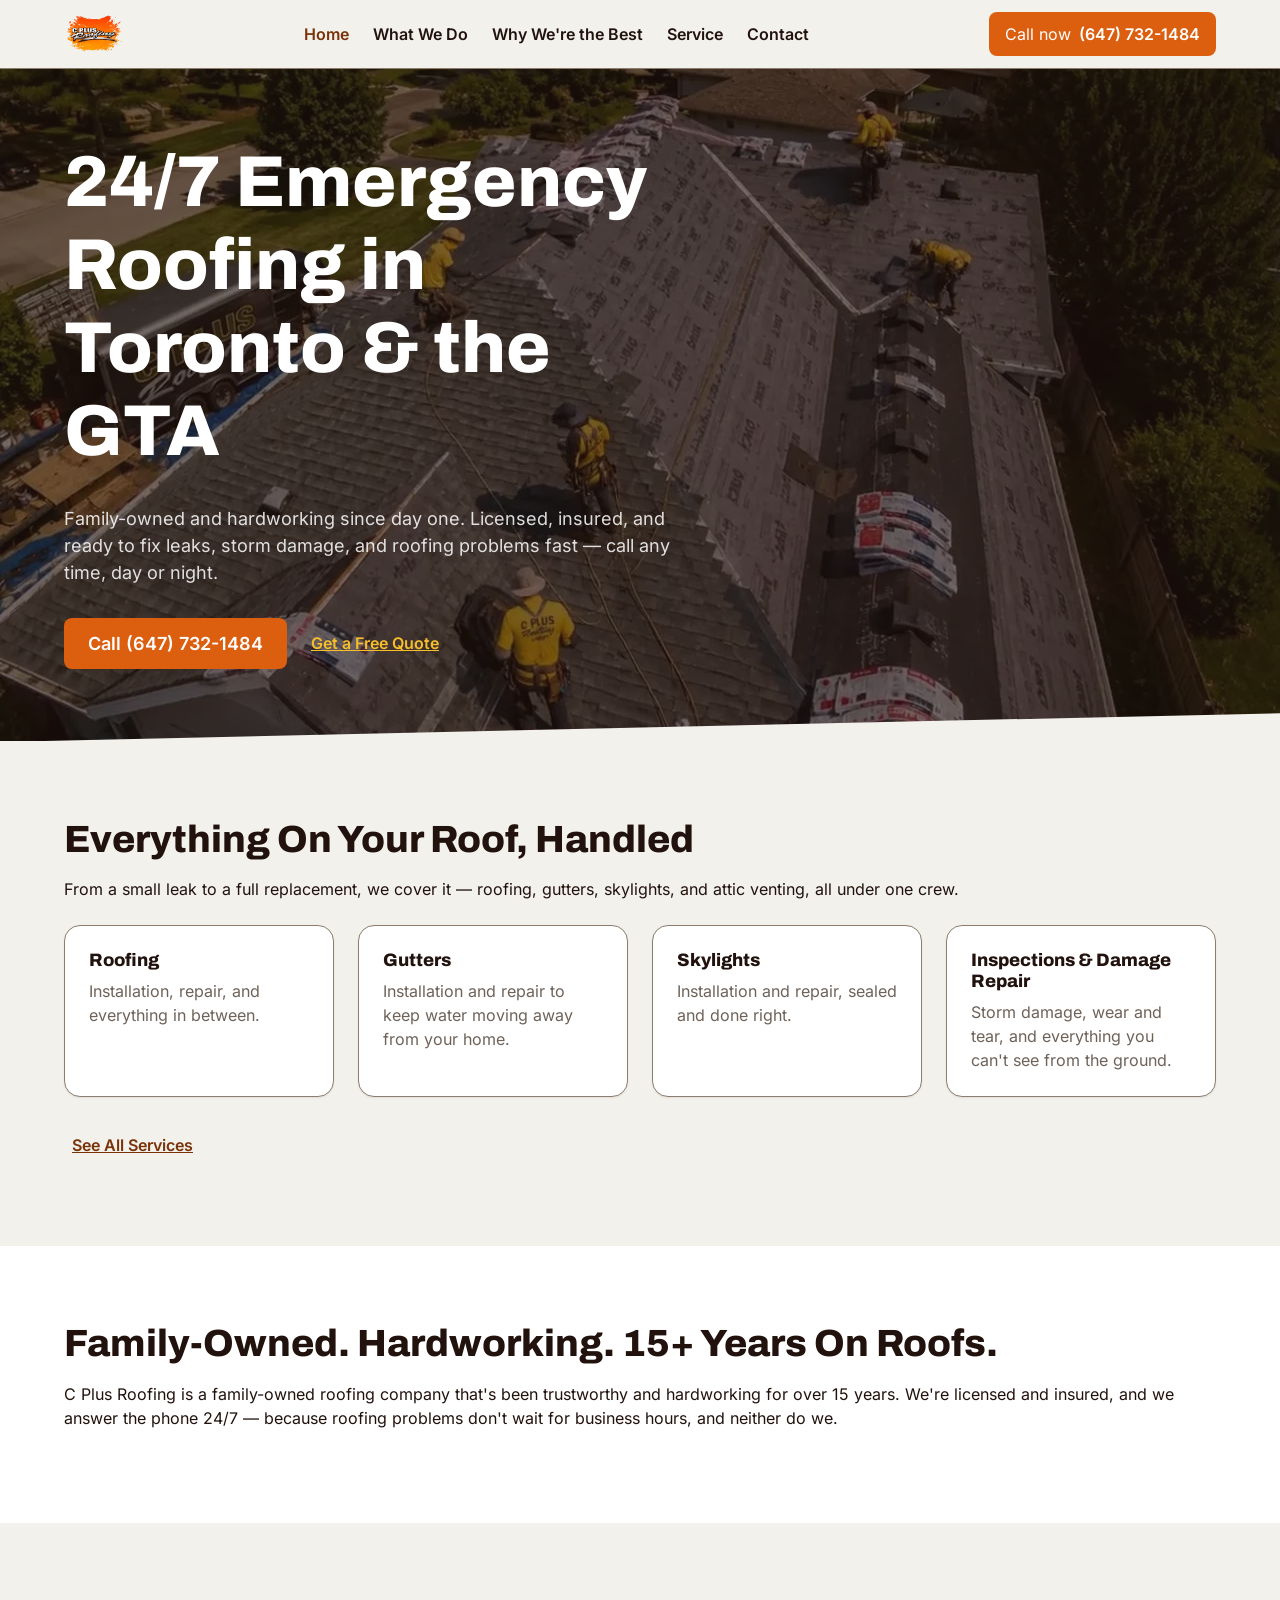
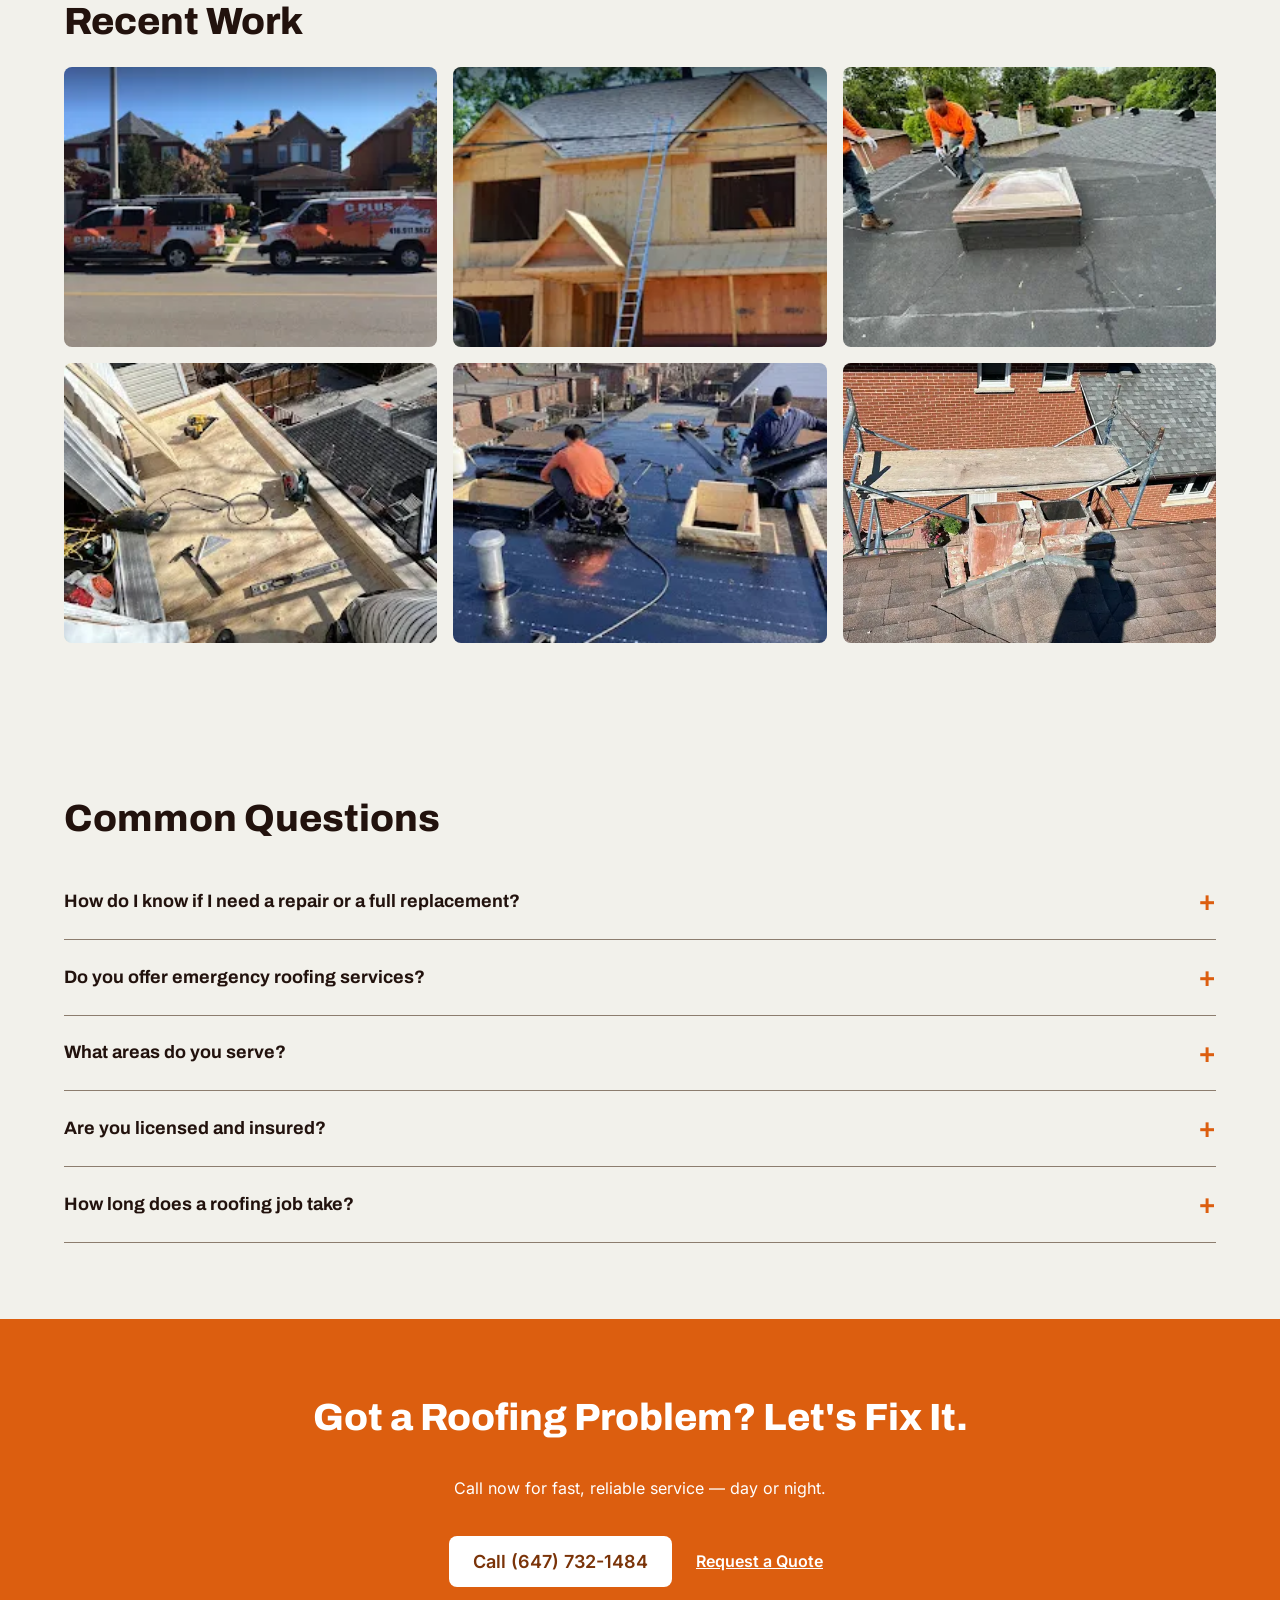
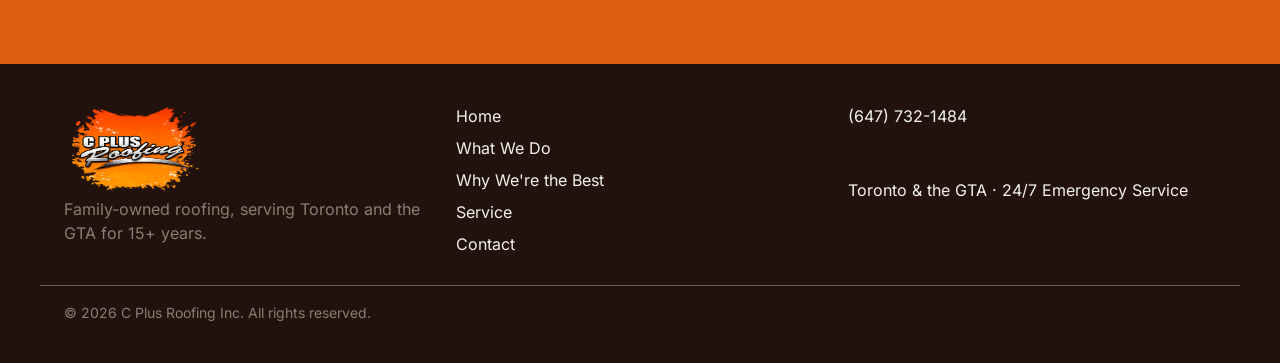
==== commit c197dd32: "Redesign hero as a dimmed full-bleed video underlay Client feedback: the side-by-side video-card tre" ====
--- a/src/index.html
+++ b/src/index.html
@@ -5,8 +5,8 @@
   <meta name="viewport" content="width=device-width, initial-scale=1.0">
   <title>C Plus Roofing | 24/7 Emergency Roofing in Toronto &amp; the GTA</title>
   <meta name="description" content="Family-owned, licensed and insured roofing company serving Toronto and the GTA. 24/7 emergency repairs, installations, gutters, skylights, and more. Call (647) 732-1484.">
-  <link rel="preload" as="font" href="../assets/fonts/archivo-extrabold-800.woff2" type="font/woff2" crossorigin>
-  <link rel="preload" as="image" href="../assets/video/hero-poster.webp">
+  <link rel="preload" as="font" href="assets/fonts/archivo-extrabold-800.woff2" type="font/woff2" crossorigin>
+  <link rel="preload" as="image" href="assets/video/hero-poster.webp">
   <link rel="stylesheet" href="css/tokens.css">
   <link rel="stylesheet" href="css/base.css">
   <link rel="stylesheet" href="css/components.css">
@@ -14,14 +14,14 @@
 </head>
 <body>
   <div class="loading-screen" id="loading-screen" aria-hidden="true">
-    <img src="../assets/images/logo.png" alt="" class="loading-screen__logo">
+    <img src="assets/images/logo.png" alt="" class="loading-screen__logo">
   </div>
   <a class="skip-link" href="#main">Skip to content</a>
 
   <header class="site-header">
     <div class="container site-header__inner">
       <a class="site-header__logo" href="index.html" aria-label="C Plus Roofing home">
-        <img src="../assets/images/logo.png" alt="C Plus Roofing" width="160" height="48">
+        <img src="assets/images/logo.png" alt="C Plus Roofing" width="160" height="48">
       </a>
       <button class="nav-toggle" type="button" data-nav-toggle aria-expanded="false" aria-controls="primary-nav" aria-label="Toggle menu">
         <span class="nav-toggle__bar"></span>
@@ -45,8 +45,9 @@
   <main id="main">
 
     <section class="section section--hero" id="hero">
+      <video class="hero__media" data-hero-video src="assets/video/hero.mp4" poster="assets/video/hero-poster.webp" muted playsinline preload="metadata"></video>
+      <div class="hero__scrim"></div>
       <div class="container hero__inner">
-        <video class="hero__media" data-hero-video src="../assets/video/hero.mp4" poster="../assets/video/hero-poster.webp" muted playsinline preload="metadata"></video>
         <div class="hero__content">
           <h1>24/7 Emergency Roofing in Toronto &amp; the GTA</h1>
           <p class="hero__subhead">Family-owned and hardworking since day one. Licensed, insured, and ready to fix leaks, storm damage, and roofing problems fast &mdash; call any time, day or night.</p>
@@ -95,12 +96,12 @@
       <div class="container">
         <h2>Recent Work</h2>
         <div class="gallery-grid">
-          <img src="../assets/images/gallery-1.webp" alt="C Plus Roofing crew completing a roofing job" loading="lazy" width="480" height="360" data-animate>
-          <img src="../assets/images/gallery-2.webp" alt="C Plus Roofing crew completing a roofing job" loading="lazy" width="480" height="360" data-animate>
-          <img src="../assets/images/gallery-3.webp" alt="C Plus Roofing crew completing a roofing job" loading="lazy" width="480" height="360" data-animate>
-          <img src="../assets/images/gallery-4.webp" alt="C Plus Roofing crew completing a roofing job" loading="lazy" width="480" height="360" data-animate>
-          <img src="../assets/images/gallery-5.webp" alt="C Plus Roofing crew completing a roofing job" loading="lazy" width="480" height="360" data-animate>
-          <img src="../assets/images/gallery-6.webp" alt="C Plus Roofing crew completing a roofing job" loading="lazy" width="480" height="360" data-animate>
+          <img src="assets/images/gallery-1.webp" alt="C Plus Roofing crew completing a roofing job" loading="lazy" width="480" height="360" data-animate>
+          <img src="assets/images/gallery-2.webp" alt="C Plus Roofing crew completing a roofing job" loading="lazy" width="480" height="360" data-animate>
+          <img src="assets/images/gallery-3.webp" alt="C Plus Roofing crew completing a roofing job" loading="lazy" width="480" height="360" data-animate>
+          <img src="assets/images/gallery-4.webp" alt="C Plus Roofing crew completing a roofing job" loading="lazy" width="480" height="360" data-animate>
+          <img src="assets/images/gallery-5.webp" alt="C Plus Roofing crew completing a roofing job" loading="lazy" width="480" height="360" data-animate>
+          <img src="assets/images/gallery-6.webp" alt="C Plus Roofing crew completing a roofing job" loading="lazy" width="480" height="360" data-animate>
         </div>
       </div>
     </section>
@@ -149,7 +150,7 @@
   <footer class="section section--footer" id="footer">
     <div class="container footer__inner">
       <div class="footer__brand">
-        <img src="../assets/images/logo.png" alt="C Plus Roofing" width="140" height="42">
+        <img src="assets/images/logo.png" alt="C Plus Roofing" width="140" height="42">
         <p>Family-owned roofing, serving Toronto and the GTA for 15+ years.</p>
       </div>
       <nav class="footer__nav" aria-label="Footer">
--- a/src/css/tokens.css
+++ b/src/css/tokens.css
@@ -7,7 +7,7 @@
   font-style: normal;
   font-weight: 700;
   font-display: swap;
-  src: url("../../assets/fonts/archivo-bold-700.woff2") format("woff2");
+  src: url("../assets/fonts/archivo-bold-700.woff2") format("woff2");
 }
 
 @font-face {
@@ -15,7 +15,7 @@
   font-style: normal;
   font-weight: 800;
   font-display: swap;
-  src: url("../../assets/fonts/archivo-extrabold-800.woff2") format("woff2");
+  src: url("../assets/fonts/archivo-extrabold-800.woff2") format("woff2");
 }
 
 @font-face {
@@ -23,7 +23,7 @@
   font-style: normal;
   font-weight: 400;
   font-display: swap;
-  src: url("../../assets/fonts/inter-regular-400.woff2") format("woff2");
+  src: url("../assets/fonts/inter-regular-400.woff2") format("woff2");
 }
 
 @font-face {
@@ -31,7 +31,7 @@
   font-style: normal;
   font-weight: 500;
   font-display: swap;
-  src: url("../../assets/fonts/inter-medium-500.woff2") format("woff2");
+  src: url("../assets/fonts/inter-medium-500.woff2") format("woff2");
 }
 
 @font-face {
@@ -39,7 +39,7 @@
   font-style: normal;
   font-weight: 600;
   font-display: swap;
-  src: url("../../assets/fonts/inter-semibold-600.woff2") format("woff2");
+  src: url("../assets/fonts/inter-semibold-600.woff2") format("woff2");
 }
 
 :root {
--- a/src/css/components.css
+++ b/src/css/components.css
@@ -115,22 +115,25 @@
 
 /* ---------- Hero ---------- */
 .section--hero {
-  padding-block: var(--space-10) var(--space-9);
+  padding-block: var(--space-9);
   position: relative;
   overflow: hidden;
+  display: flex;
+  align-items: center;
+}
+
+/* Text-only hero (no video): normal height, cream background, dark text -
+   the video-underlay rules below only apply when .hero__media is present. */
+.section--hero:not(:has(.hero__media)) {
+  padding-block: var(--space-10) var(--space-9);
 }
 
 .hero__inner {
+  position: relative;
+  z-index: 2;
+  width: 100%;
   display: grid;
   gap: var(--space-6);
-}
-
-.hero__media {
-  width: 100%;
-  border-radius: var(--radius-lg);
-  aspect-ratio: 16 / 9;
-  object-fit: cover;
-  background: var(--color-text);
 }
 
 .hero__content { display: grid; gap: var(--space-4); }
@@ -150,10 +153,50 @@
 
 @media (min-width: 1024px) {
   .section--hero:not(:has(.hero__media)) .hero__inner { max-width: 48rem; }
-  .hero__inner:has(.hero__media) {
-    grid-template-columns: 1.1fr 1fr;
-    align-items: center;
-  }
+}
+
+/* Video underlay: full-bleed background video, dimmed with a scrim so
+   light text stays readable over any footage (client feedback: previous
+   side-by-side card treatment read as too bright). */
+.section--hero:has(.hero__media) {
+  min-height: clamp(26rem, 78vh, 42rem);
+}
+
+.hero__media {
+  position: absolute;
+  inset: 0;
+  z-index: 0;
+  width: 100%;
+  height: 100%;
+  object-fit: cover;
+  background: var(--color-text);
+}
+
+.hero__scrim {
+  position: absolute;
+  inset: 0;
+  z-index: 1;
+  background: color-mix(in srgb, var(--color-text) 62%, transparent);
+}
+
+.section--hero:has(.hero__media) .hero__content {
+  color: var(--color-surface);
+  max-width: 40rem;
+}
+
+.section--hero:has(.hero__media) h1 { color: var(--color-surface); }
+
+.section--hero:has(.hero__media) .hero__subhead {
+  color: color-mix(in srgb, var(--color-surface) 85%, transparent);
+}
+
+.section--hero:has(.hero__media) .btn--text {
+  color: var(--color-accent);
+}
+
+.section--hero:has(.hero__media) .btn--text:hover,
+.section--hero:has(.hero__media) .btn--text:focus-visible {
+  color: var(--color-surface);
 }
 
 /* Signature element: angled divider evoking roofline geometry, between
@@ -165,6 +208,7 @@
   right: 0;
   bottom: -1px;
   height: 48px;
+  z-index: 2;
   background: var(--color-bg);
   clip-path: polygon(0 100%, 100% 40%, 100% 100%);
 }
--- a/src/css/pages.css
+++ b/src/css/pages.css
@@ -7,7 +7,7 @@
   --why-overlay: color-mix(in srgb, var(--color-surface) 94%, transparent);
   background-image:
     linear-gradient(var(--why-overlay), var(--why-overlay)),
-    url("../../assets/images/texture-shingle.webp");
+    url("../assets/images/texture-shingle.webp");
   background-size: 480px;
   background-repeat: repeat;
 }
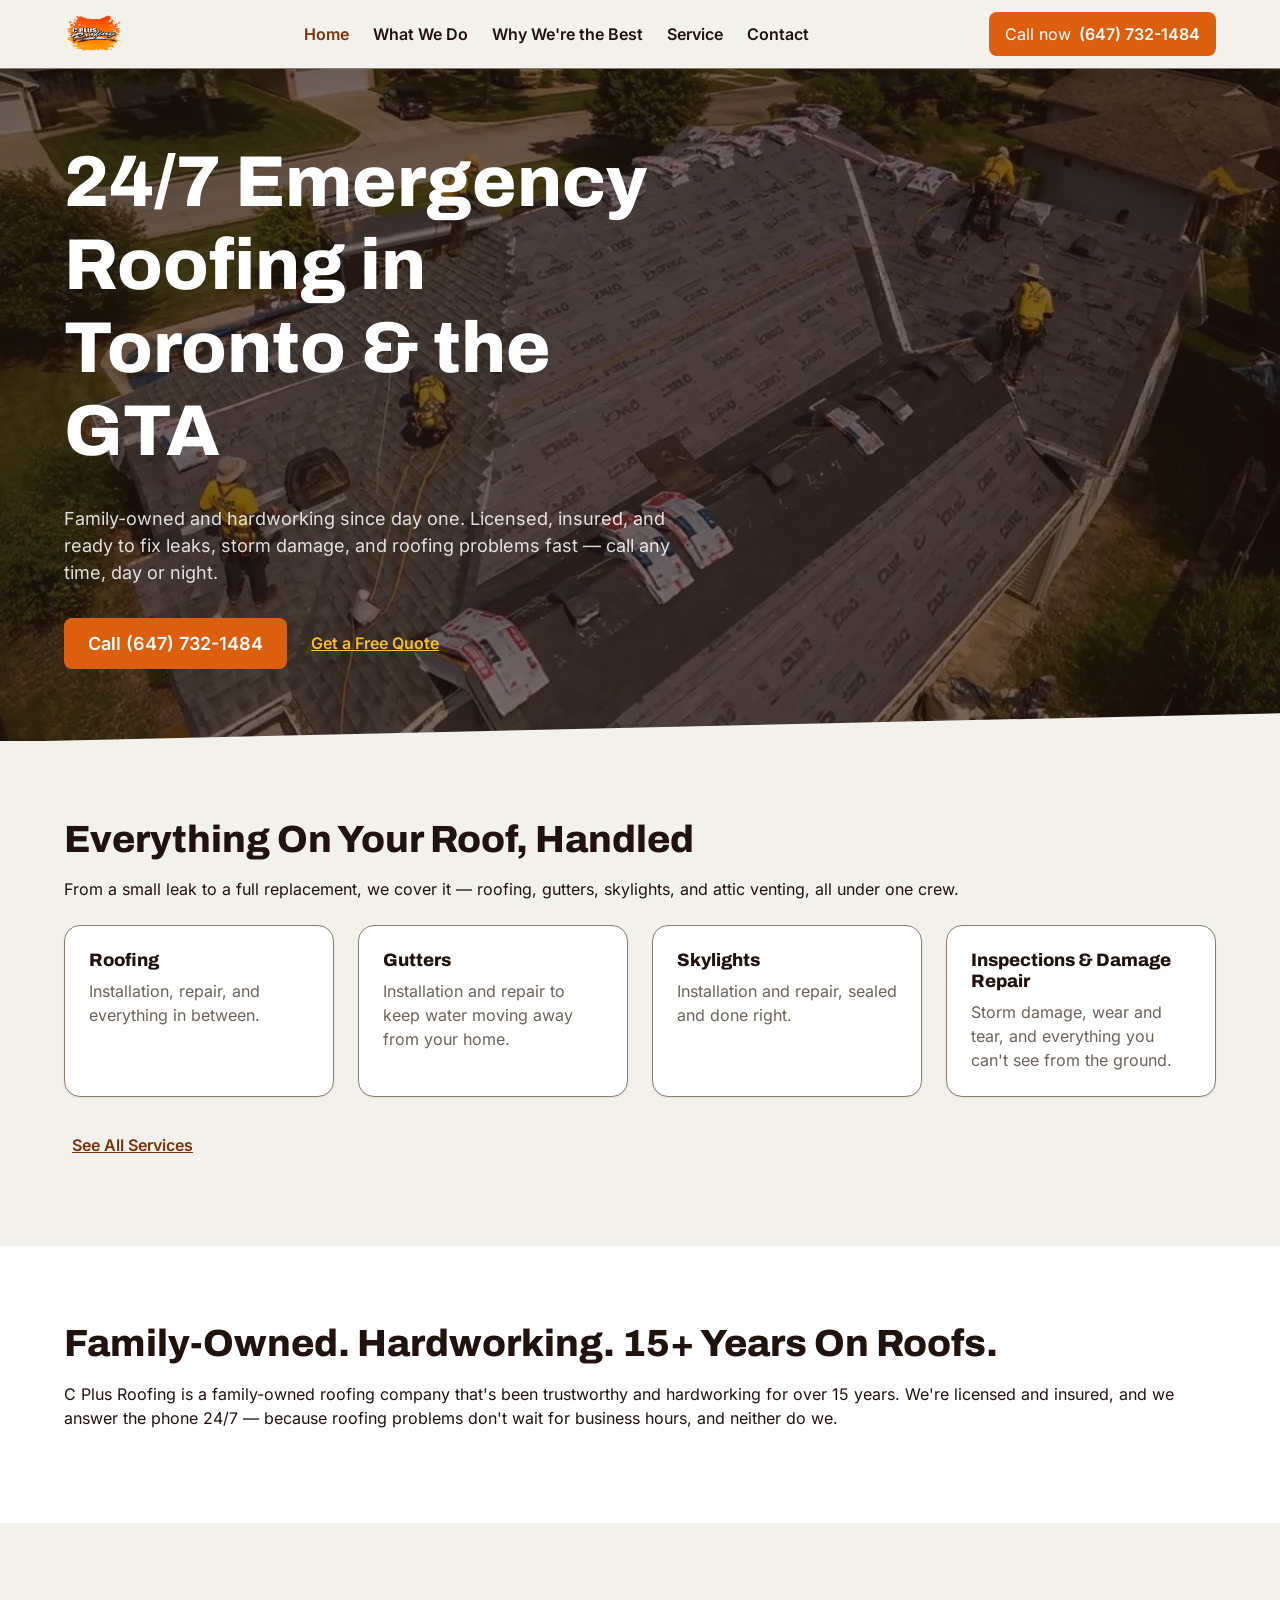
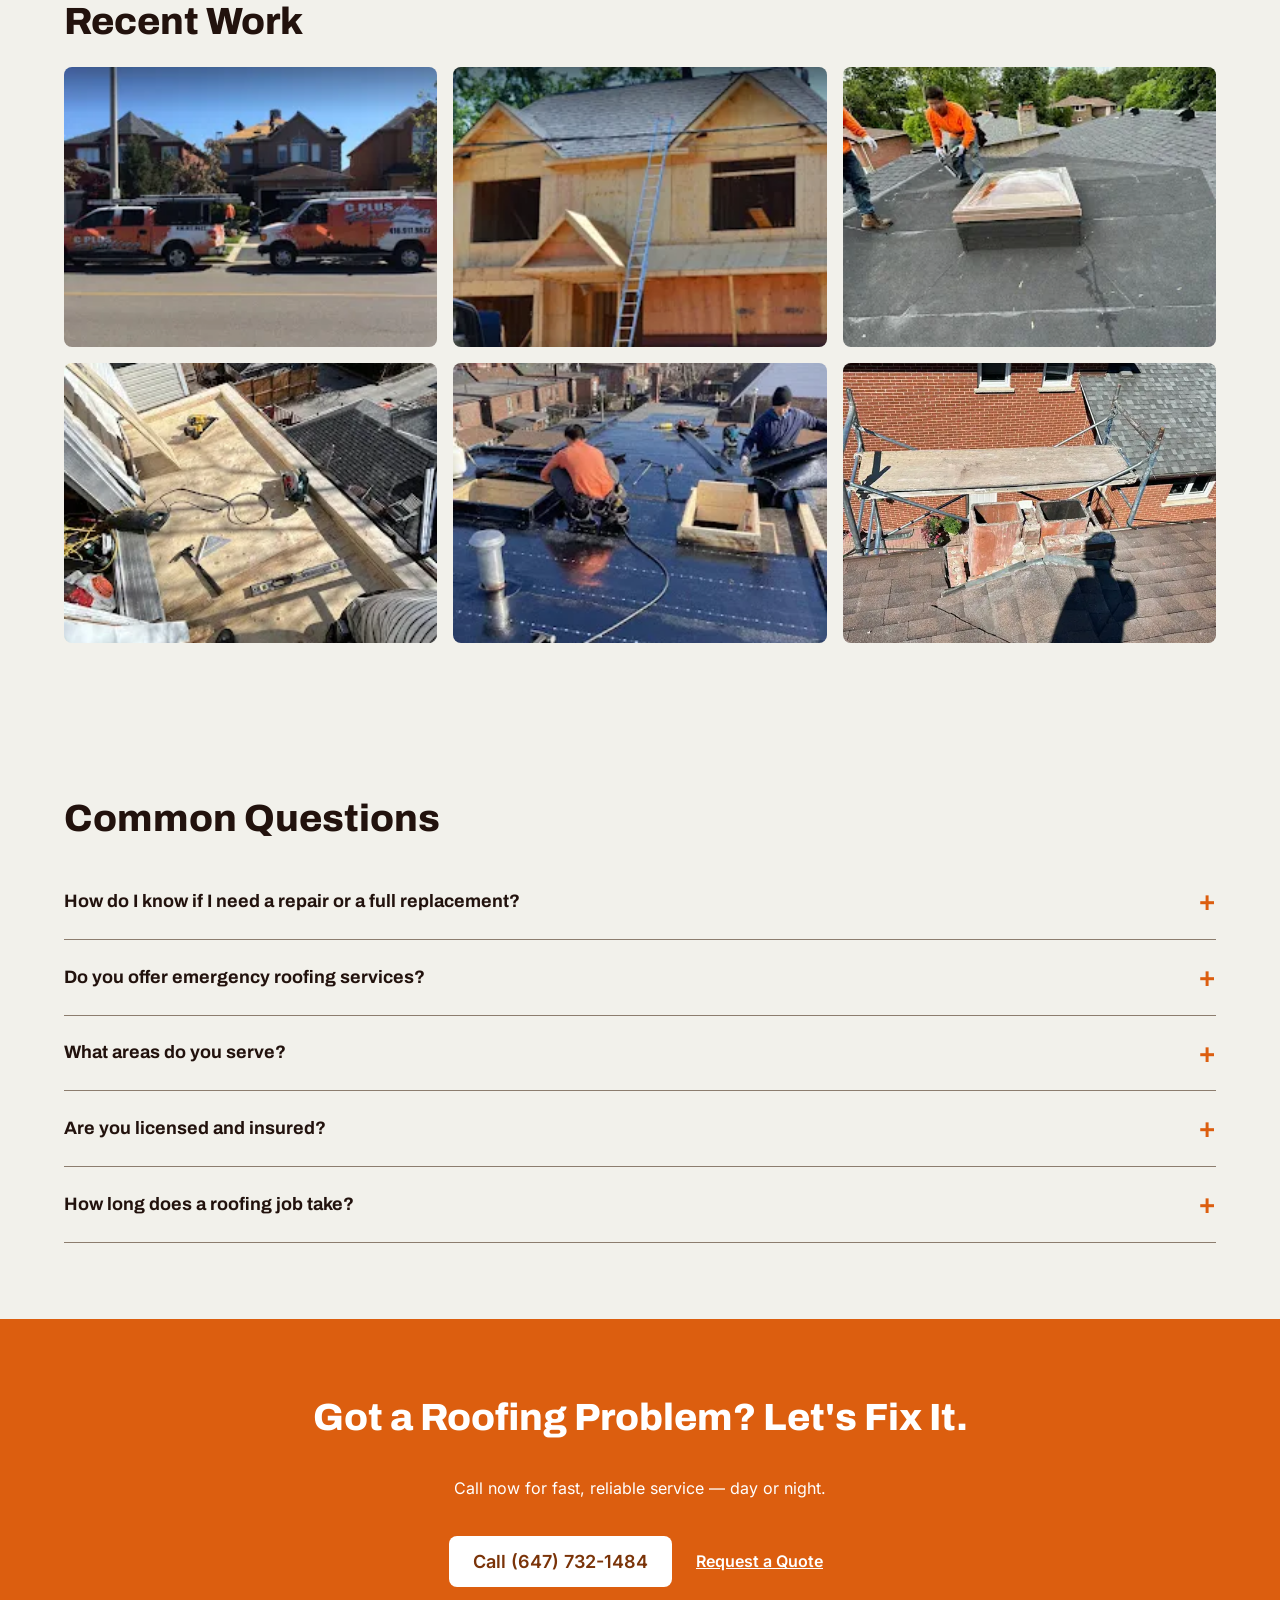
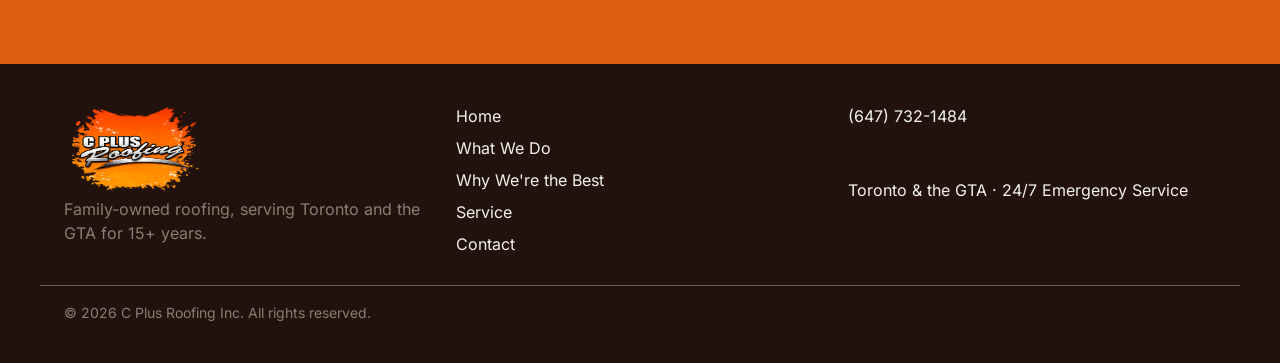
==== commit a8947f76: "Loop hero video continuously instead of play-once-then-freeze Added the native loop attribute to the" ====
--- a/src/index.html
+++ b/src/index.html
@@ -45,7 +45,7 @@
   <main id="main">
 
     <section class="section section--hero" id="hero">
-      <video class="hero__media" data-hero-video src="assets/video/hero.mp4" poster="assets/video/hero-poster.webp" muted playsinline preload="metadata"></video>
+      <video class="hero__media" data-hero-video src="assets/video/hero.mp4" poster="assets/video/hero-poster.webp" muted playsinline loop preload="metadata"></video>
       <div class="hero__scrim"></div>
       <div class="container hero__inner">
         <div class="hero__content">
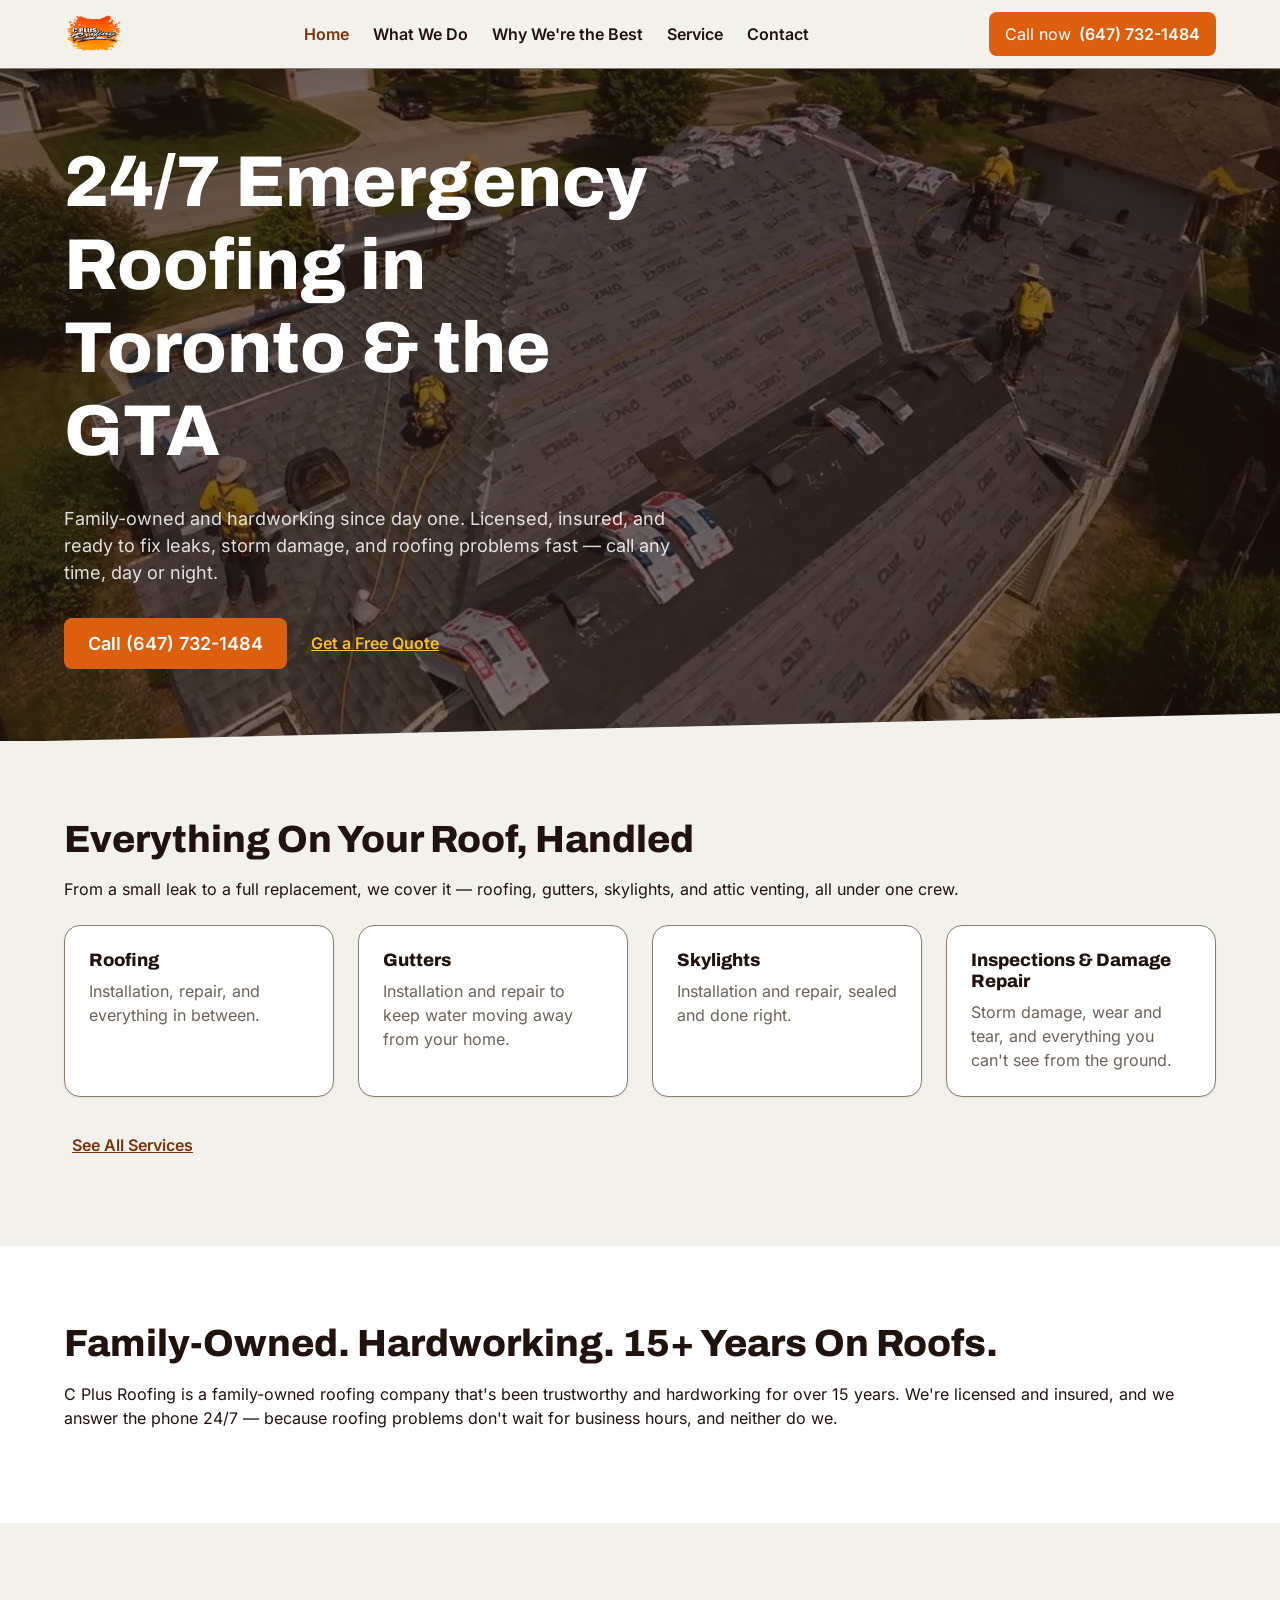
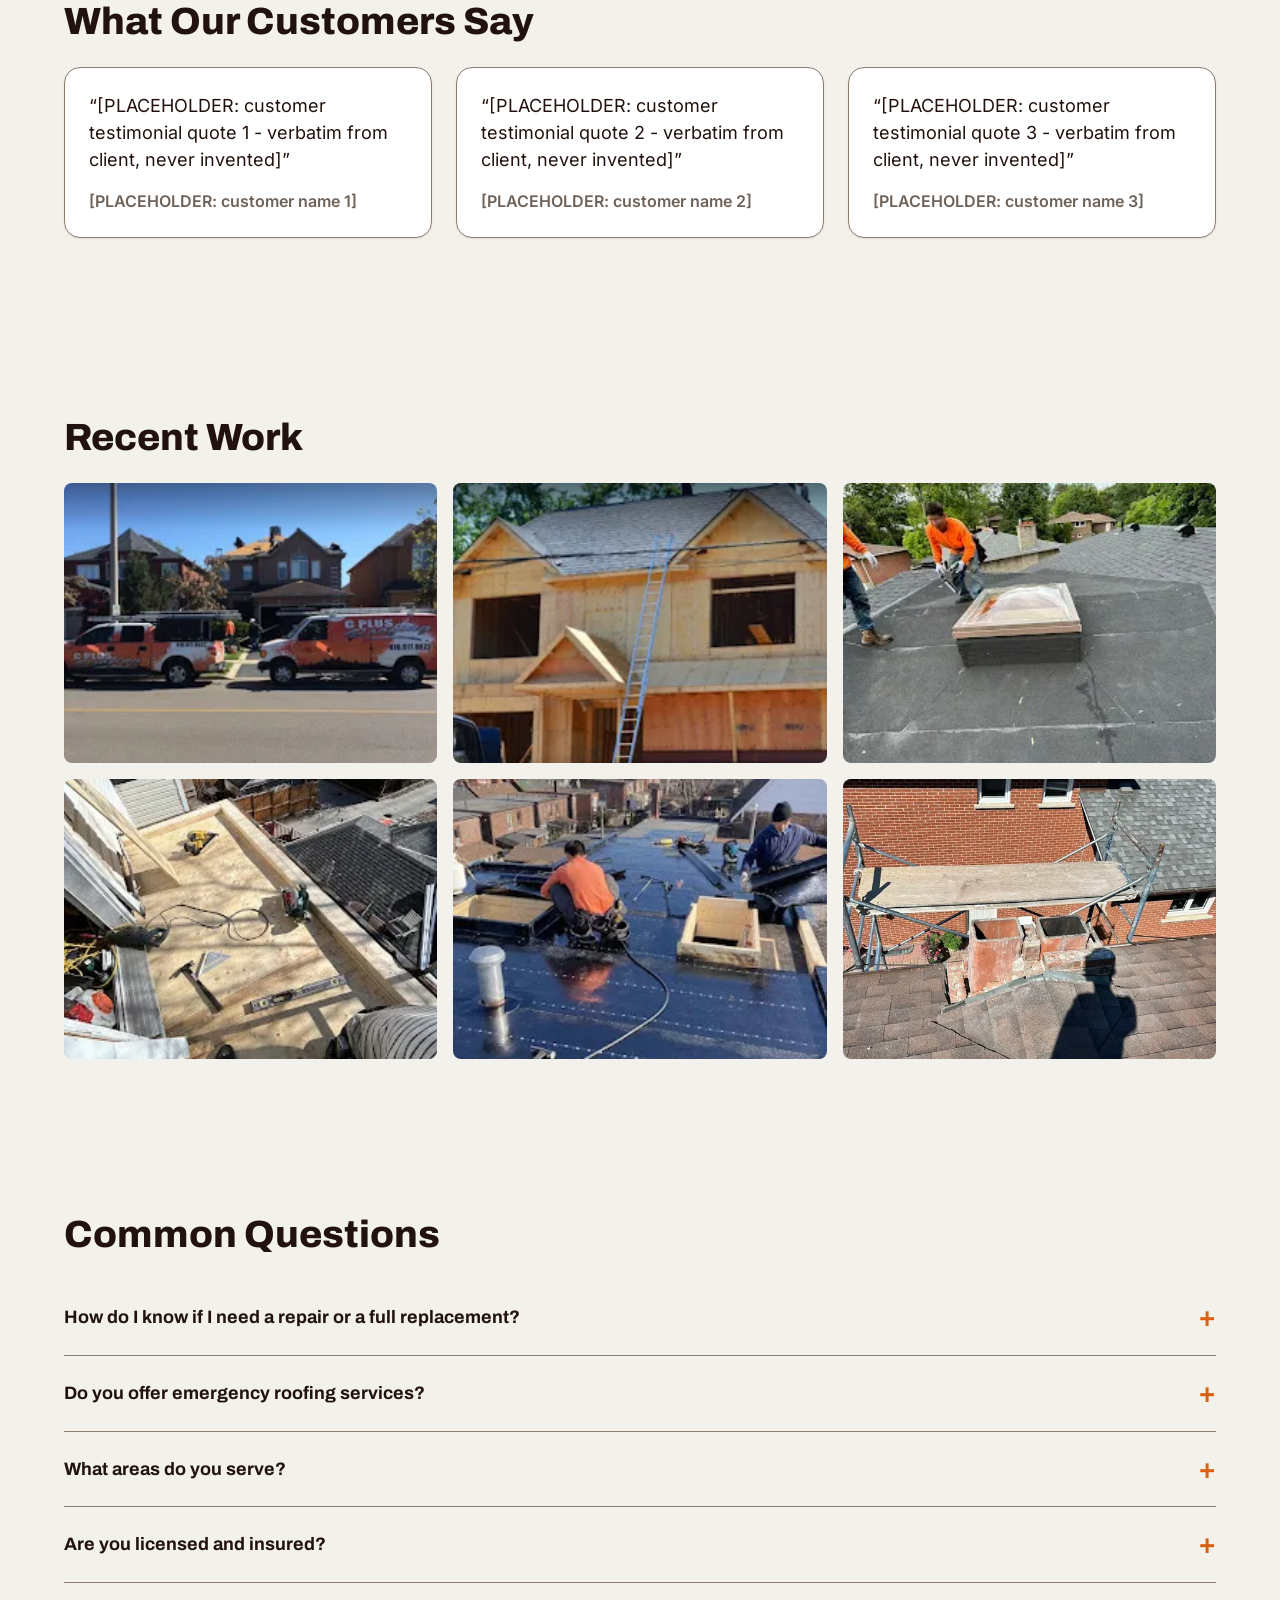
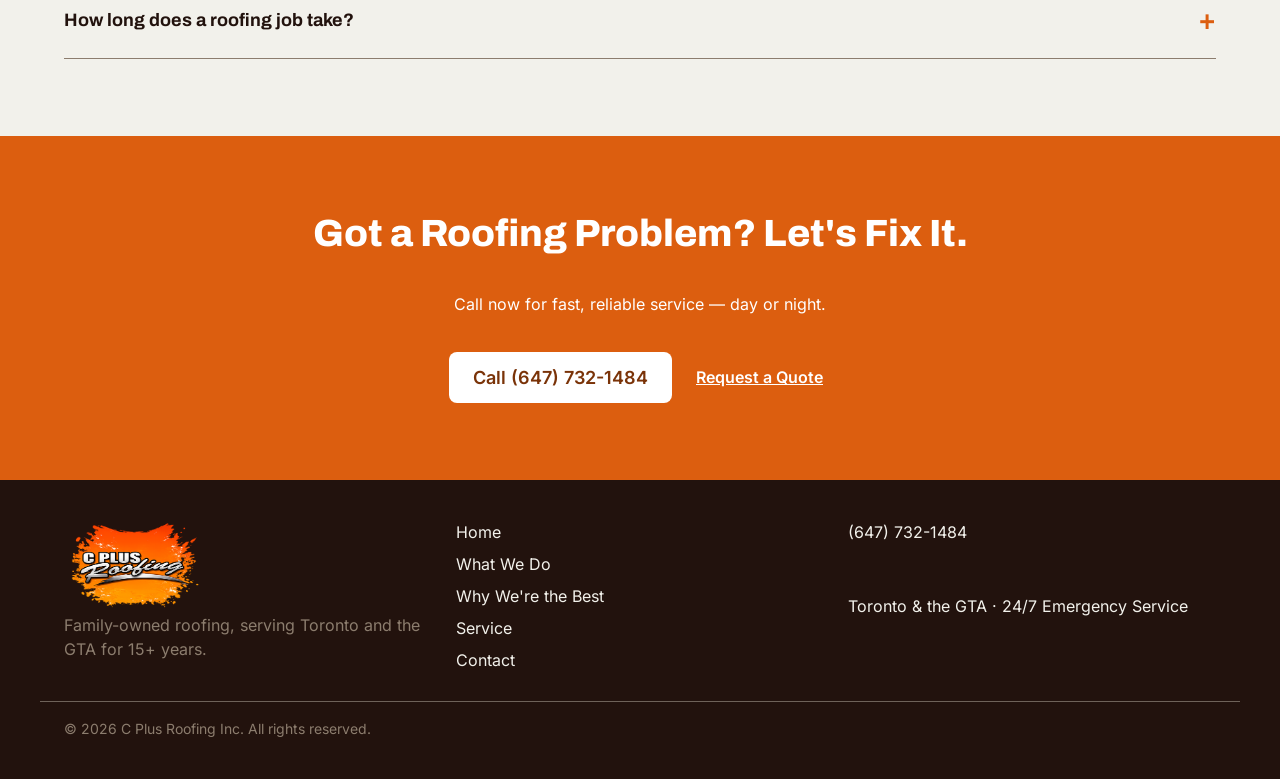
==== commit cdf82180: "Add testimonials section to Home (placeholder content, pending real quotes) client.md said testimoni" ====
--- a/src/index.html
+++ b/src/index.html
@@ -92,6 +92,26 @@
       </div>
     </section>
 
+    <section class="section section--testimonials" id="testimonials">
+      <div class="container">
+        <h2>What Our Customers Say</h2>
+        <div class="card-grid">
+          <figure class="testimonial" data-animate>
+            <blockquote class="testimonial__quote">[PLACEHOLDER: customer testimonial quote 1 - verbatim from client, never invented]</blockquote>
+            <figcaption class="testimonial__author">[PLACEHOLDER: customer name 1]</figcaption>
+          </figure>
+          <figure class="testimonial" data-animate>
+            <blockquote class="testimonial__quote">[PLACEHOLDER: customer testimonial quote 2 - verbatim from client, never invented]</blockquote>
+            <figcaption class="testimonial__author">[PLACEHOLDER: customer name 2]</figcaption>
+          </figure>
+          <figure class="testimonial" data-animate>
+            <blockquote class="testimonial__quote">[PLACEHOLDER: customer testimonial quote 3 - verbatim from client, never invented]</blockquote>
+            <figcaption class="testimonial__author">[PLACEHOLDER: customer name 3]</figcaption>
+          </figure>
+        </div>
+      </div>
+    </section>
+
     <section class="section section--gallery" id="gallery">
       <div class="container">
         <h2>Recent Work</h2>
--- a/src/css/components.css
+++ b/src/css/components.css
@@ -355,6 +355,31 @@
   background: var(--color-surface);
 }
 
+/* ---------- Testimonials ---------- */
+.testimonial {
+  background: var(--color-surface);
+  border: 1px solid var(--color-border);
+  border-radius: var(--radius-lg);
+  padding: var(--space-6);
+  box-shadow: var(--shadow-sm);
+  margin: 0;
+}
+
+.testimonial__quote {
+  margin: 0 0 var(--space-4);
+  font-size: var(--text-lg);
+  line-height: var(--leading-normal);
+  color: var(--color-text);
+}
+
+.testimonial__quote::before { content: "\201C"; }
+.testimonial__quote::after { content: "\201D"; }
+
+.testimonial__author {
+  font-weight: 700;
+  color: var(--color-text-muted);
+}
+
 /* ---------- Contact ---------- */
 .contact__inner {
   display: grid;
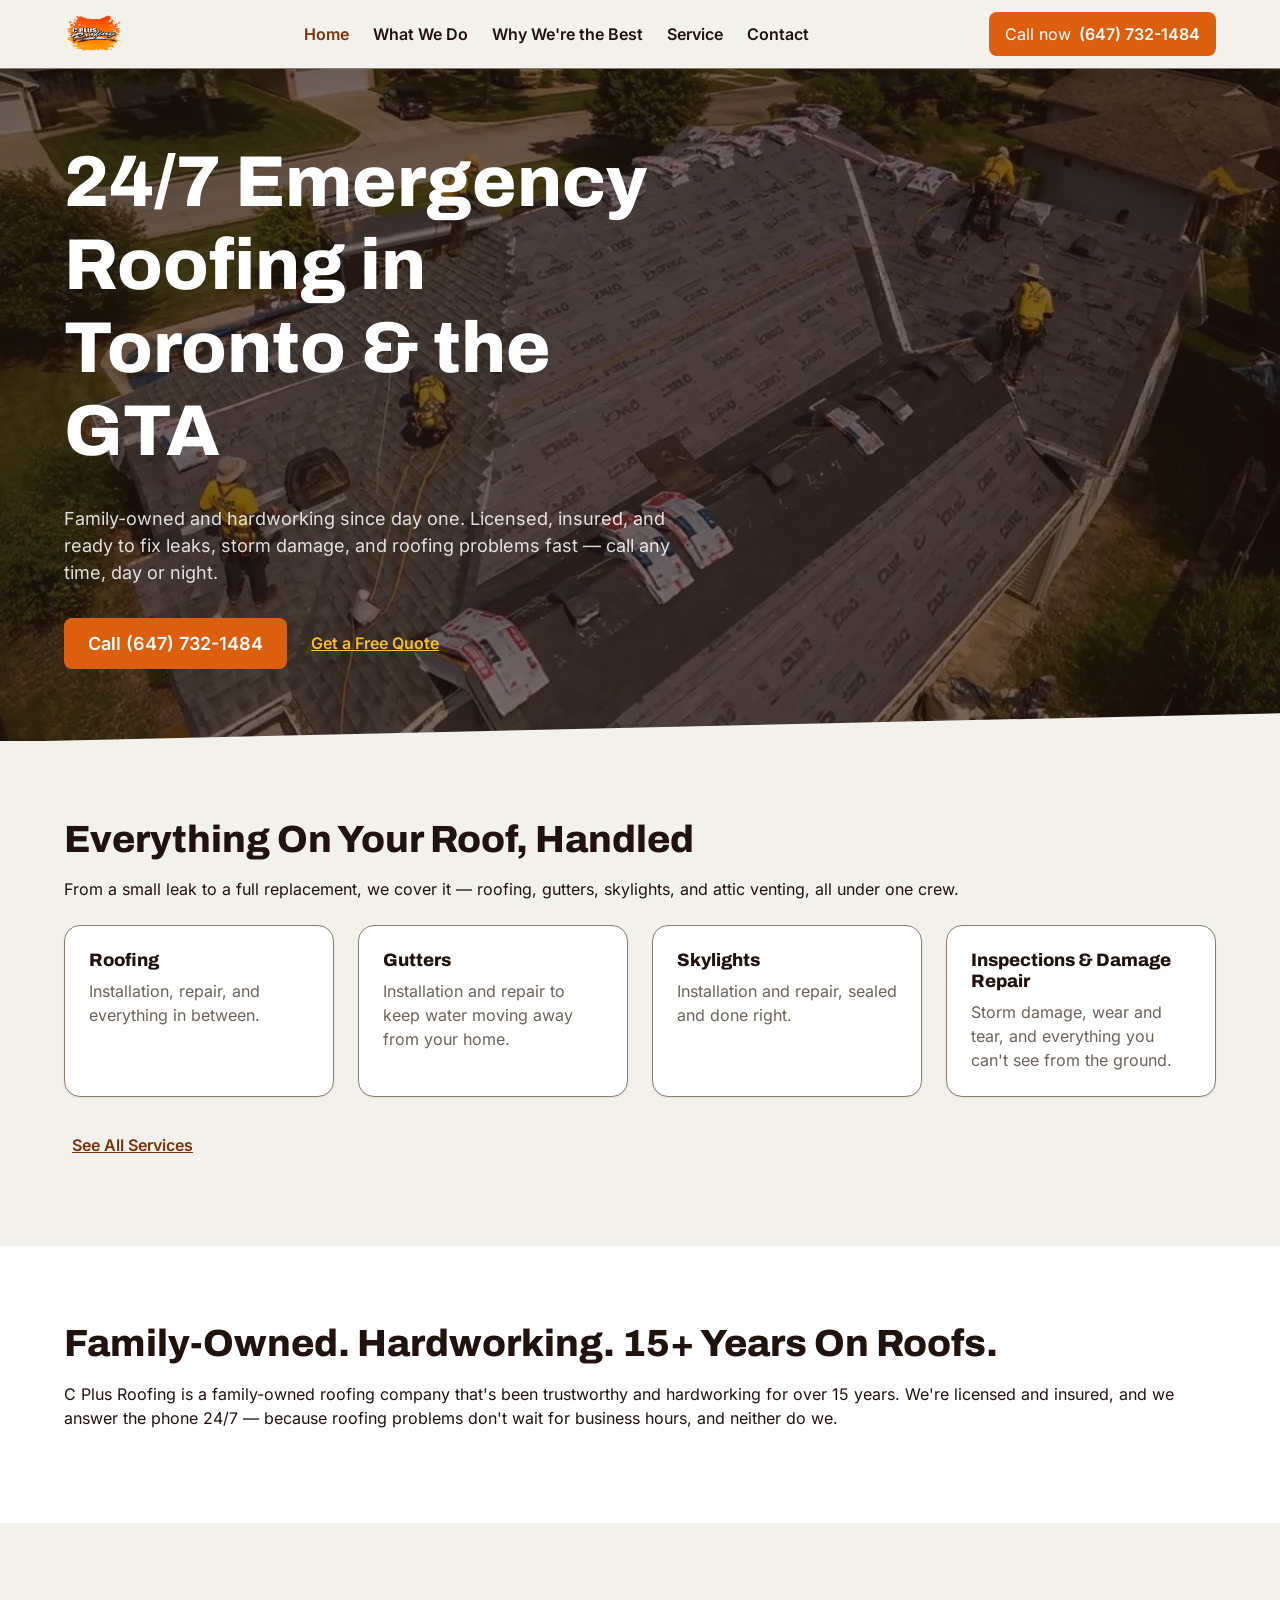
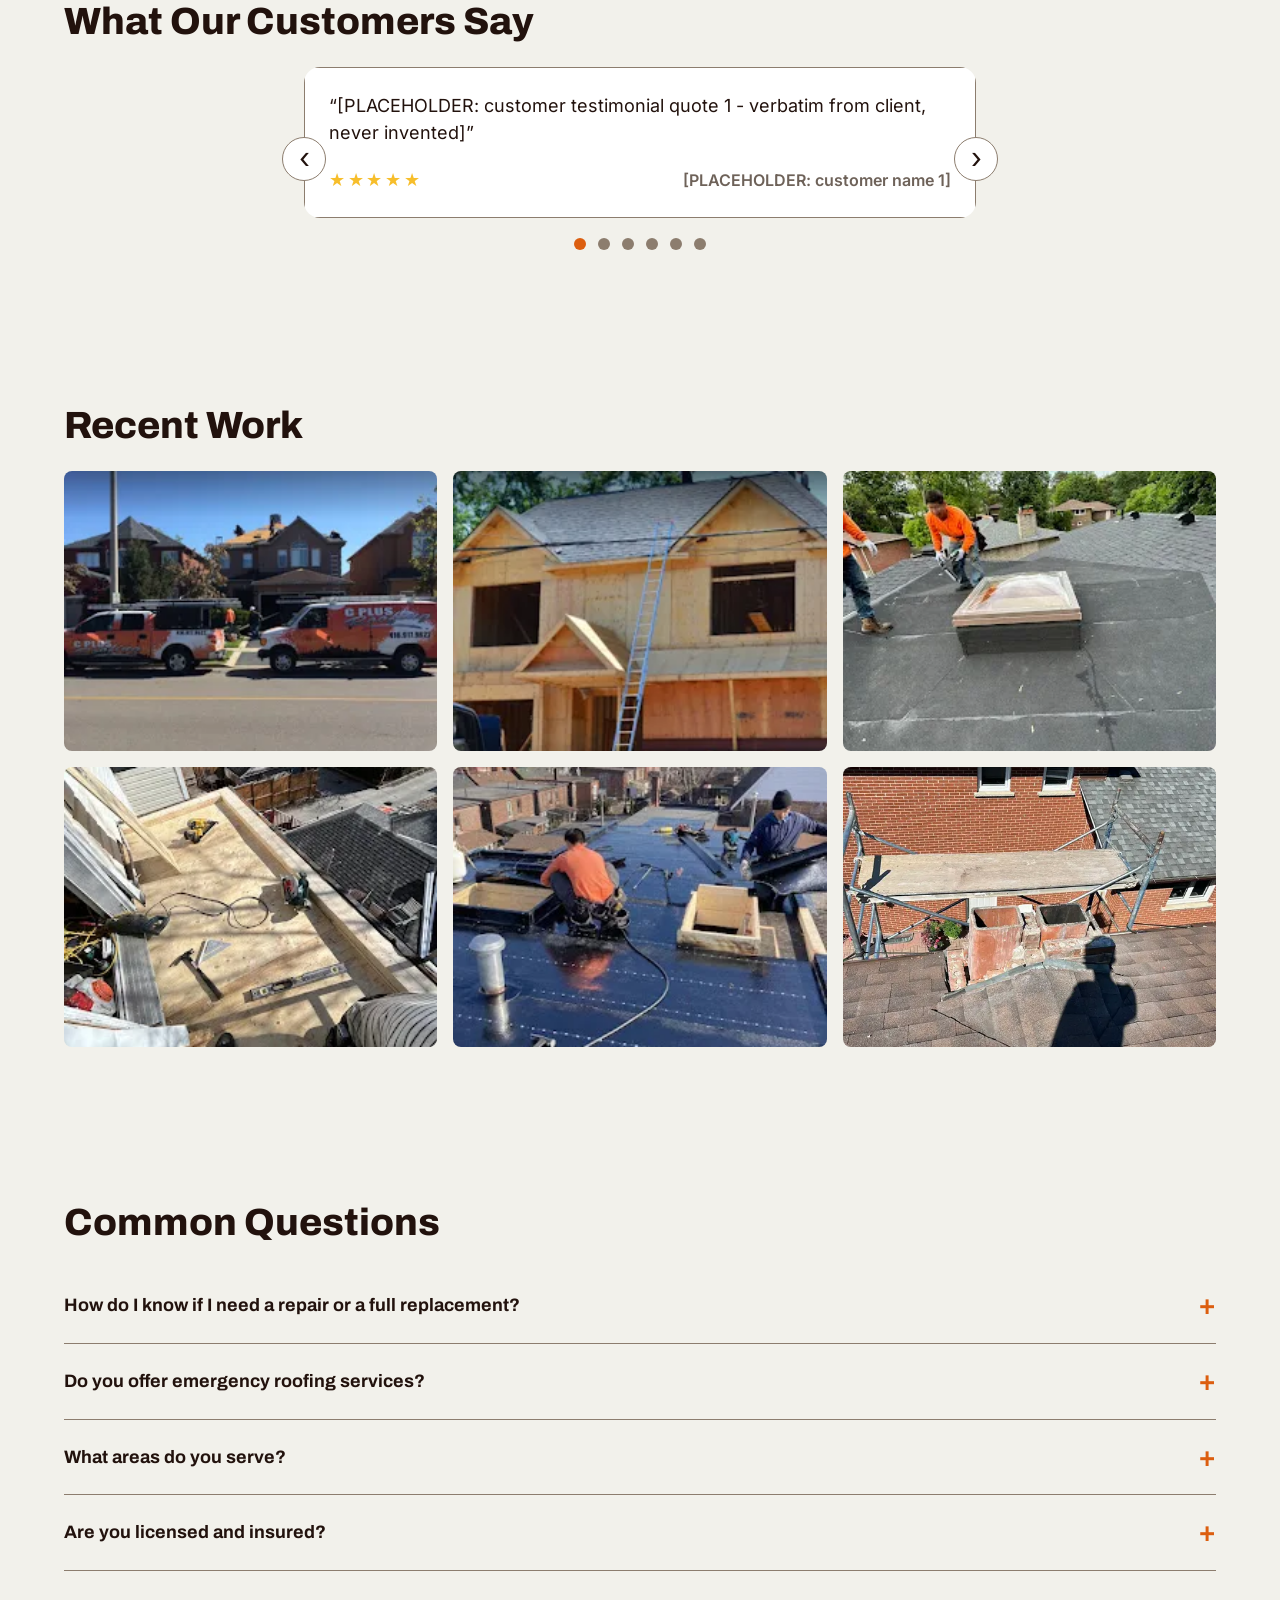
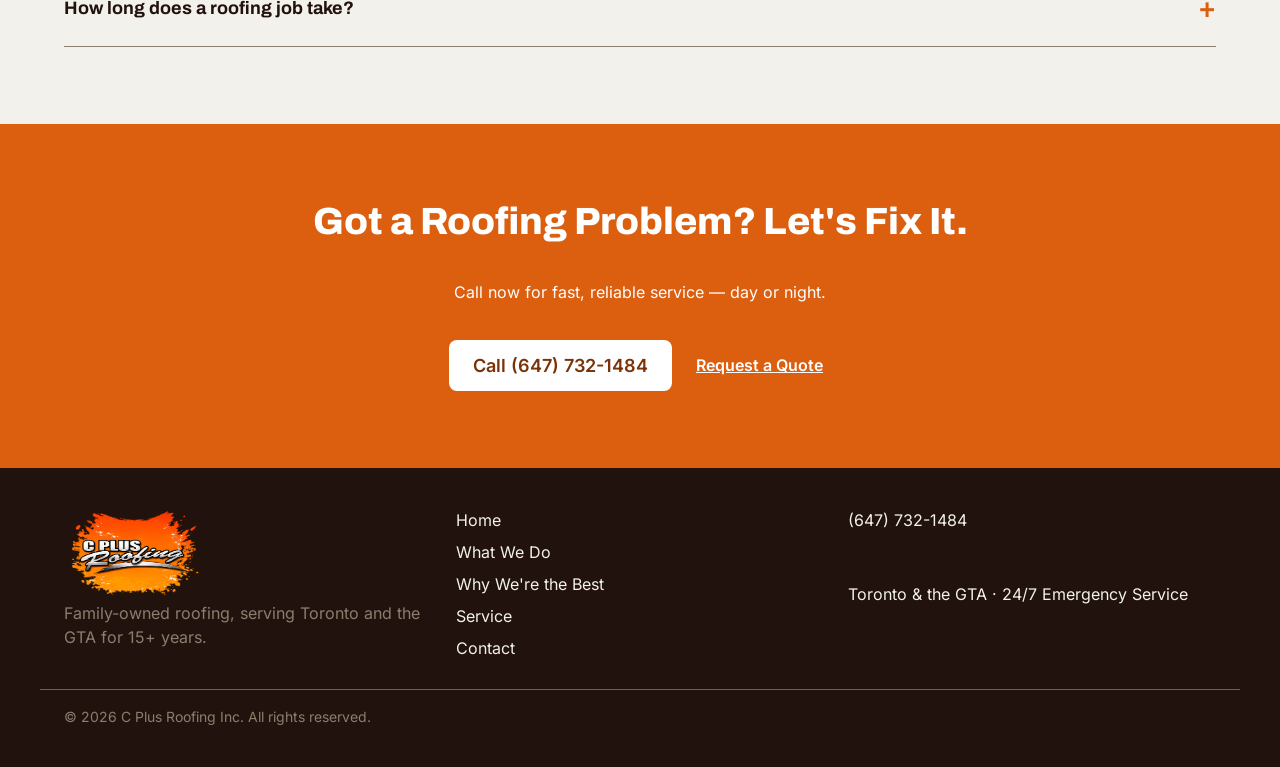
==== commit e73be77d: "Fix mobile image overflow on Why We're the Best; testimonials -> carousel 1) .why__crew-photo set ma" ====
--- a/src/index.html
+++ b/src/index.html
@@ -95,19 +95,54 @@
     <section class="section section--testimonials" id="testimonials">
       <div class="container">
         <h2>What Our Customers Say</h2>
-        <div class="card-grid">
-          <figure class="testimonial" data-animate>
-            <blockquote class="testimonial__quote">[PLACEHOLDER: customer testimonial quote 1 - verbatim from client, never invented]</blockquote>
-            <figcaption class="testimonial__author">[PLACEHOLDER: customer name 1]</figcaption>
-          </figure>
-          <figure class="testimonial" data-animate>
-            <blockquote class="testimonial__quote">[PLACEHOLDER: customer testimonial quote 2 - verbatim from client, never invented]</blockquote>
-            <figcaption class="testimonial__author">[PLACEHOLDER: customer name 2]</figcaption>
-          </figure>
-          <figure class="testimonial" data-animate>
-            <blockquote class="testimonial__quote">[PLACEHOLDER: customer testimonial quote 3 - verbatim from client, never invented]</blockquote>
-            <figcaption class="testimonial__author">[PLACEHOLDER: customer name 3]</figcaption>
-          </figure>
+        <div class="testimonial-carousel" data-carousel>
+          <div class="testimonial-carousel__track">
+            <figure class="testimonial">
+              <blockquote class="testimonial__quote">[PLACEHOLDER: customer testimonial quote 1 - verbatim from client, never invented]</blockquote>
+              <div class="testimonial__meta">
+                <div class="testimonial__stars" role="img" aria-label="[PLACEHOLDER: confirm star rating] out of 5 stars">&#9733;&#9733;&#9733;&#9733;&#9733;</div>
+                <figcaption class="testimonial__author">[PLACEHOLDER: customer name 1]</figcaption>
+              </div>
+            </figure>
+            <figure class="testimonial">
+              <blockquote class="testimonial__quote">[PLACEHOLDER: customer testimonial quote 2 - verbatim from client, never invented]</blockquote>
+              <div class="testimonial__meta">
+                <div class="testimonial__stars" role="img" aria-label="[PLACEHOLDER: confirm star rating] out of 5 stars">&#9733;&#9733;&#9733;&#9733;&#9733;</div>
+                <figcaption class="testimonial__author">[PLACEHOLDER: customer name 2]</figcaption>
+              </div>
+            </figure>
+            <figure class="testimonial">
+              <blockquote class="testimonial__quote">[PLACEHOLDER: customer testimonial quote 3 - verbatim from client, never invented]</blockquote>
+              <div class="testimonial__meta">
+                <div class="testimonial__stars" role="img" aria-label="[PLACEHOLDER: confirm star rating] out of 5 stars">&#9733;&#9733;&#9733;&#9733;&#9733;</div>
+                <figcaption class="testimonial__author">[PLACEHOLDER: customer name 3]</figcaption>
+              </div>
+            </figure>
+            <figure class="testimonial">
+              <blockquote class="testimonial__quote">[PLACEHOLDER: customer testimonial quote 4 - verbatim from client, never invented]</blockquote>
+              <div class="testimonial__meta">
+                <div class="testimonial__stars" role="img" aria-label="[PLACEHOLDER: confirm star rating] out of 5 stars">&#9733;&#9733;&#9733;&#9733;&#9733;</div>
+                <figcaption class="testimonial__author">[PLACEHOLDER: customer name 4]</figcaption>
+              </div>
+            </figure>
+            <figure class="testimonial">
+              <blockquote class="testimonial__quote">[PLACEHOLDER: customer testimonial quote 5 - verbatim from client, never invented]</blockquote>
+              <div class="testimonial__meta">
+                <div class="testimonial__stars" role="img" aria-label="[PLACEHOLDER: confirm star rating] out of 5 stars">&#9733;&#9733;&#9733;&#9733;&#9733;</div>
+                <figcaption class="testimonial__author">[PLACEHOLDER: customer name 5]</figcaption>
+              </div>
+            </figure>
+            <figure class="testimonial">
+              <blockquote class="testimonial__quote">[PLACEHOLDER: customer testimonial quote 6 - verbatim from client, never invented]</blockquote>
+              <div class="testimonial__meta">
+                <div class="testimonial__stars" role="img" aria-label="[PLACEHOLDER: confirm star rating] out of 5 stars">&#9733;&#9733;&#9733;&#9733;&#9733;</div>
+                <figcaption class="testimonial__author">[PLACEHOLDER: customer name 6]</figcaption>
+              </div>
+            </figure>
+          </div>
+          <button class="testimonial-carousel__btn testimonial-carousel__btn--prev" type="button" data-carousel-prev aria-label="Previous testimonial">&#8249;</button>
+          <button class="testimonial-carousel__btn testimonial-carousel__btn--next" type="button" data-carousel-next aria-label="Next testimonial">&#8250;</button>
+          <div class="testimonial-carousel__dots" role="tablist" aria-label="Testimonial slides" data-carousel-dots></div>
         </div>
       </div>
     </section>
--- a/src/css/components.css
+++ b/src/css/components.css
@@ -356,17 +356,38 @@
 }
 
 /* ---------- Testimonials ---------- */
+.testimonial-carousel {
+  position: relative;
+  max-width: 42rem;
+  margin: var(--space-6) auto 0;
+}
+
+.testimonial-carousel__track {
+  display: flex;
+  overflow: hidden;
+  border-radius: var(--radius-lg);
+}
+
+.testimonial-carousel__track .testimonial {
+  flex: 0 0 100%;
+  min-width: 0;
+}
+
+@media (prefers-reduced-motion: no-preference) {
+  .testimonial-carousel__track {
+    transition: transform var(--duration-slow) var(--ease-standard);
+  }
+}
+
 .testimonial {
   background: var(--color-surface);
   border: 1px solid var(--color-border);
-  border-radius: var(--radius-lg);
   padding: var(--space-6);
-  box-shadow: var(--shadow-sm);
   margin: 0;
 }
 
 .testimonial__quote {
-  margin: 0 0 var(--space-4);
+  margin: 0 0 var(--space-5);
   font-size: var(--text-lg);
   line-height: var(--leading-normal);
   color: var(--color-text);
@@ -375,9 +396,77 @@
 .testimonial__quote::before { content: "\201C"; }
 .testimonial__quote::after { content: "\201D"; }
 
+.testimonial__meta {
+  display: flex;
+  align-items: center;
+  justify-content: space-between;
+  gap: var(--space-4);
+}
+
+.testimonial__stars {
+  color: var(--color-accent);
+  font-size: var(--text-lg);
+  letter-spacing: 0.15em;
+}
+
 .testimonial__author {
   font-weight: 700;
   color: var(--color-text-muted);
+}
+
+.testimonial-carousel__btn {
+  position: absolute;
+  top: 50%;
+  transform: translateY(-50%);
+  width: 44px;
+  height: 44px;
+  display: flex;
+  align-items: center;
+  justify-content: center;
+  border-radius: var(--radius-full);
+  border: 1px solid var(--color-border);
+  background: var(--color-surface);
+  color: var(--color-text);
+  font-size: var(--text-2xl);
+  line-height: 1;
+  cursor: pointer;
+}
+
+.testimonial-carousel__btn:hover,
+.testimonial-carousel__btn:focus-visible {
+  background: var(--color-primary);
+  border-color: var(--color-primary);
+  color: var(--color-surface);
+}
+
+.testimonial-carousel__btn--prev { left: -10px; }
+.testimonial-carousel__btn--next { right: -10px; }
+
+@media (min-width: 640px) {
+  .testimonial-carousel__btn--prev { left: -22px; }
+  .testimonial-carousel__btn--next { right: -22px; }
+}
+
+.testimonial-carousel__dots {
+  display: flex;
+  justify-content: center;
+  gap: var(--space-3);
+  margin-top: var(--space-5);
+}
+
+.testimonial-carousel__dot {
+  width: 12px;
+  height: 12px;
+  min-width: 0;
+  padding: 0;
+  border-radius: var(--radius-full);
+  border: none;
+  background: var(--color-border);
+  cursor: pointer;
+}
+
+.testimonial-carousel__dot[aria-selected="true"] {
+  background: var(--color-primary);
 }
 
 /* ---------- Contact ---------- */
--- a/src/css/pages.css
+++ b/src/css/pages.css
@@ -14,6 +14,7 @@
 
 .why__crew-photo {
   border-radius: var(--radius-lg);
+  width: 100%;
   max-width: 40rem;
   margin-inline: auto;
 }
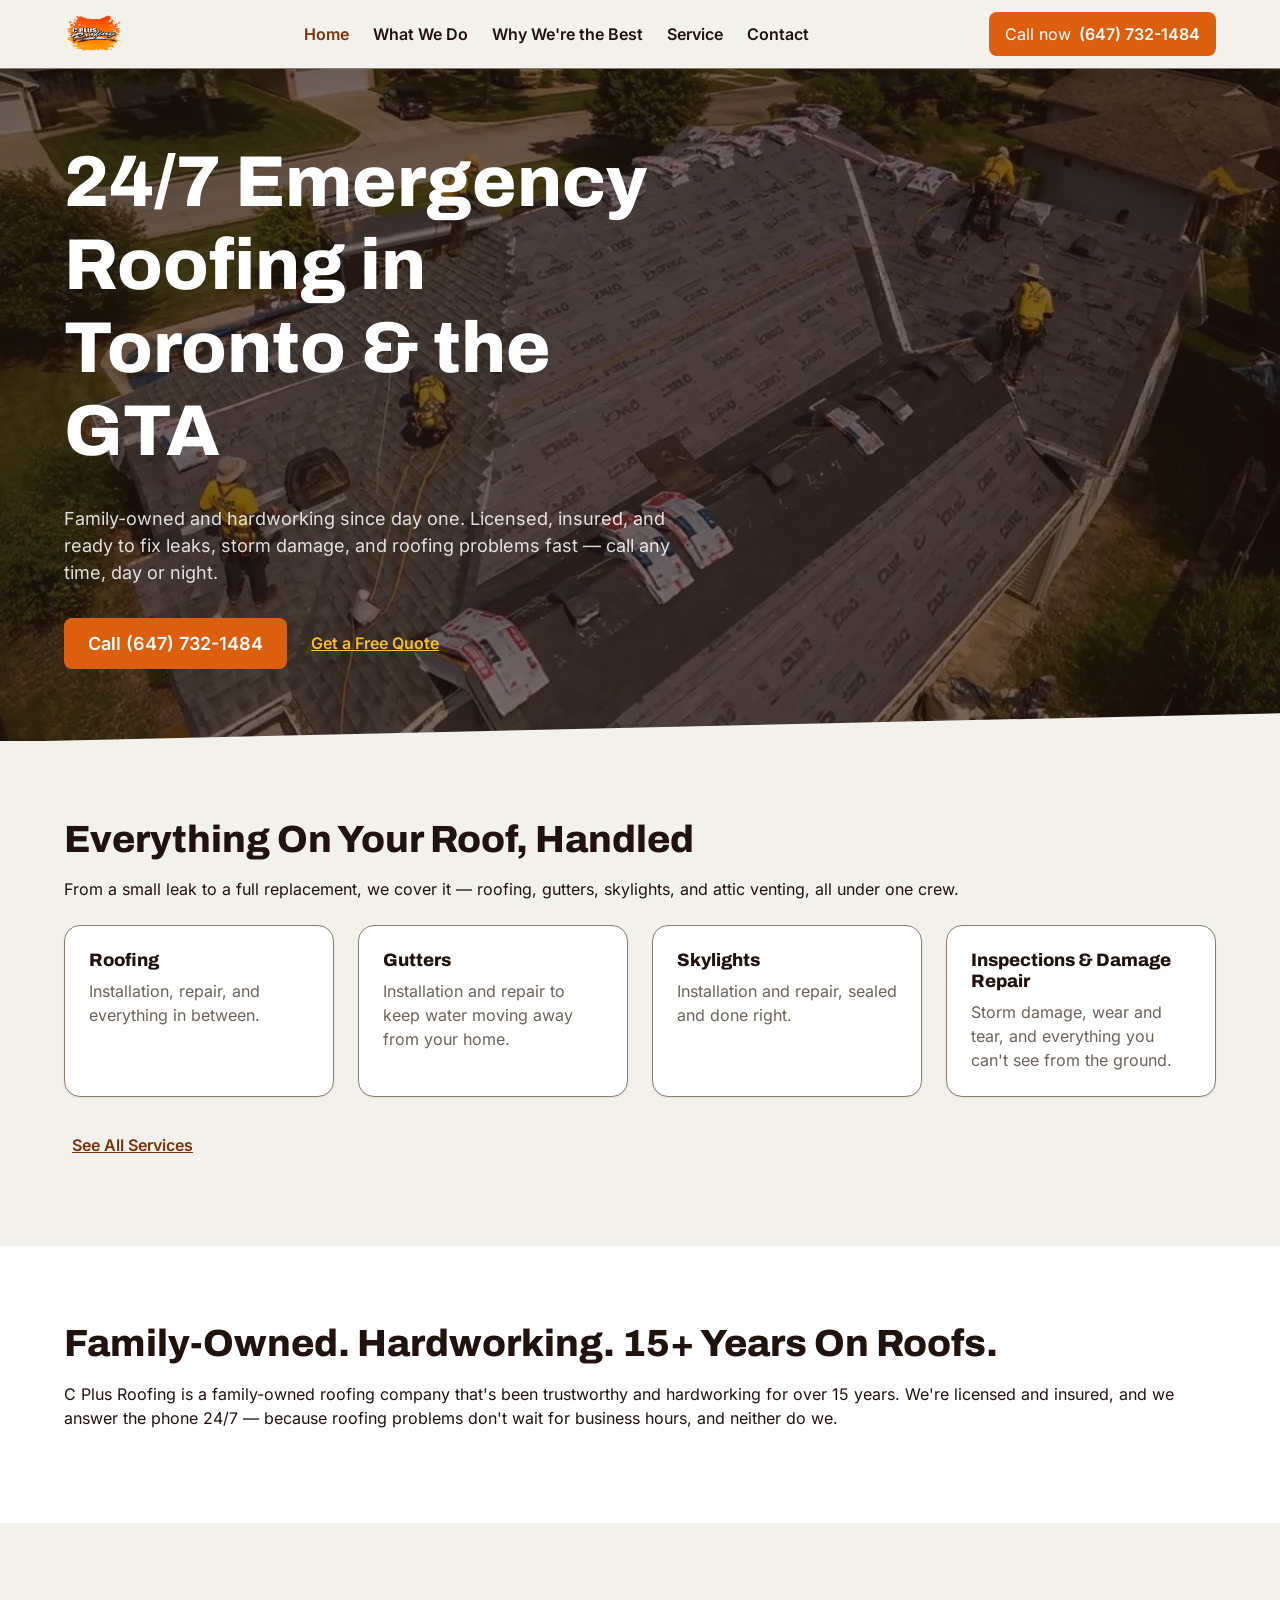
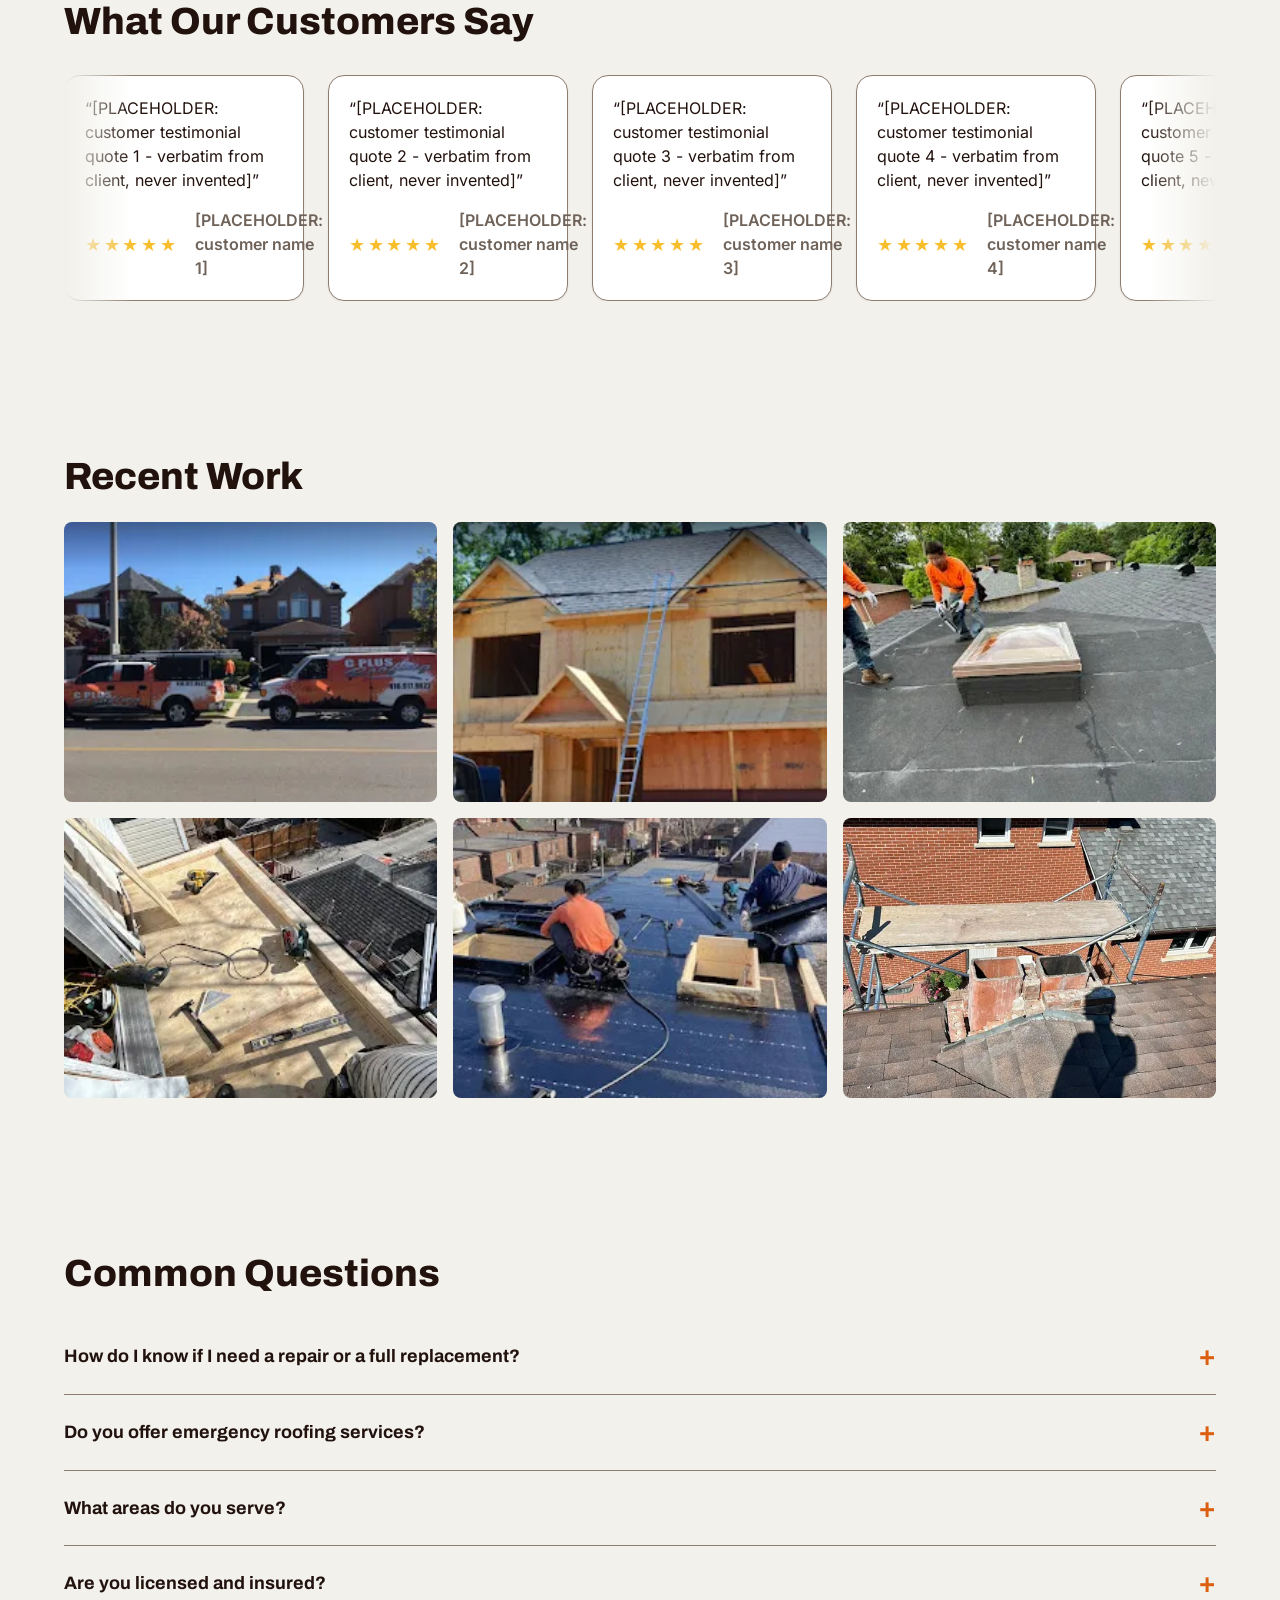
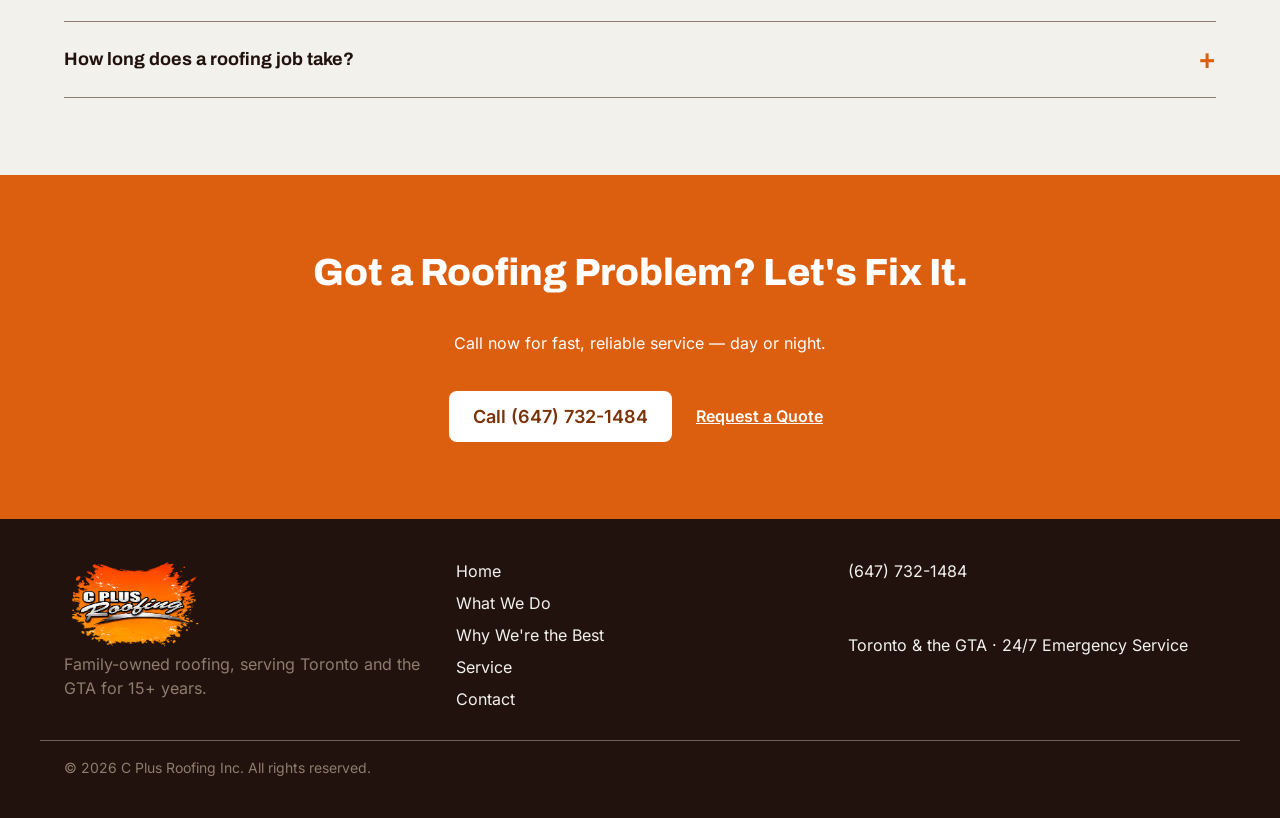
==== commit 8fe2d756: "Split testimonials: keep crossfade on phone, marquee on desktop Phone keeps the previous crossfade c" ====
--- a/src/index.html
+++ b/src/index.html
@@ -144,6 +144,100 @@
           <button class="testimonial-carousel__btn testimonial-carousel__btn--next" type="button" data-carousel-next aria-label="Next testimonial">&#8250;</button>
           <div class="testimonial-carousel__dots" role="tablist" aria-label="Testimonial slides" data-carousel-dots></div>
         </div>
+
+        <!-- Desktop/tablet only (see components.css breakpoint) - continuous
+             left-scrolling marquee, several cards visible at once. Cards
+             duplicated once for a seamless CSS-only loop; the duplicate set
+             is aria-hidden so screen readers only hear each quote once. -->
+        <div class="testimonial-marquee" aria-hidden="false">
+          <div class="testimonial-marquee__track">
+            <figure class="testimonial">
+              <blockquote class="testimonial__quote">[PLACEHOLDER: customer testimonial quote 1 - verbatim from client, never invented]</blockquote>
+              <div class="testimonial__meta">
+                <div class="testimonial__stars" role="img" aria-label="[PLACEHOLDER: confirm star rating] out of 5 stars">&#9733;&#9733;&#9733;&#9733;&#9733;</div>
+                <figcaption class="testimonial__author">[PLACEHOLDER: customer name 1]</figcaption>
+              </div>
+            </figure>
+            <figure class="testimonial">
+              <blockquote class="testimonial__quote">[PLACEHOLDER: customer testimonial quote 2 - verbatim from client, never invented]</blockquote>
+              <div class="testimonial__meta">
+                <div class="testimonial__stars" role="img" aria-label="[PLACEHOLDER: confirm star rating] out of 5 stars">&#9733;&#9733;&#9733;&#9733;&#9733;</div>
+                <figcaption class="testimonial__author">[PLACEHOLDER: customer name 2]</figcaption>
+              </div>
+            </figure>
+            <figure class="testimonial">
+              <blockquote class="testimonial__quote">[PLACEHOLDER: customer testimonial quote 3 - verbatim from client, never invented]</blockquote>
+              <div class="testimonial__meta">
+                <div class="testimonial__stars" role="img" aria-label="[PLACEHOLDER: confirm star rating] out of 5 stars">&#9733;&#9733;&#9733;&#9733;&#9733;</div>
+                <figcaption class="testimonial__author">[PLACEHOLDER: customer name 3]</figcaption>
+              </div>
+            </figure>
+            <figure class="testimonial">
+              <blockquote class="testimonial__quote">[PLACEHOLDER: customer testimonial quote 4 - verbatim from client, never invented]</blockquote>
+              <div class="testimonial__meta">
+                <div class="testimonial__stars" role="img" aria-label="[PLACEHOLDER: confirm star rating] out of 5 stars">&#9733;&#9733;&#9733;&#9733;&#9733;</div>
+                <figcaption class="testimonial__author">[PLACEHOLDER: customer name 4]</figcaption>
+              </div>
+            </figure>
+            <figure class="testimonial">
+              <blockquote class="testimonial__quote">[PLACEHOLDER: customer testimonial quote 5 - verbatim from client, never invented]</blockquote>
+              <div class="testimonial__meta">
+                <div class="testimonial__stars" role="img" aria-label="[PLACEHOLDER: confirm star rating] out of 5 stars">&#9733;&#9733;&#9733;&#9733;&#9733;</div>
+                <figcaption class="testimonial__author">[PLACEHOLDER: customer name 5]</figcaption>
+              </div>
+            </figure>
+            <figure class="testimonial">
+              <blockquote class="testimonial__quote">[PLACEHOLDER: customer testimonial quote 6 - verbatim from client, never invented]</blockquote>
+              <div class="testimonial__meta">
+                <div class="testimonial__stars" role="img" aria-label="[PLACEHOLDER: confirm star rating] out of 5 stars">&#9733;&#9733;&#9733;&#9733;&#9733;</div>
+                <figcaption class="testimonial__author">[PLACEHOLDER: customer name 6]</figcaption>
+              </div>
+            </figure>
+            <!-- duplicate set for a seamless loop - hidden from assistive tech -->
+            <figure class="testimonial" aria-hidden="true">
+              <blockquote class="testimonial__quote">[PLACEHOLDER: customer testimonial quote 1 - verbatim from client, never invented]</blockquote>
+              <div class="testimonial__meta">
+                <div class="testimonial__stars" role="img" aria-label="[PLACEHOLDER: confirm star rating] out of 5 stars">&#9733;&#9733;&#9733;&#9733;&#9733;</div>
+                <figcaption class="testimonial__author">[PLACEHOLDER: customer name 1]</figcaption>
+              </div>
+            </figure>
+            <figure class="testimonial" aria-hidden="true">
+              <blockquote class="testimonial__quote">[PLACEHOLDER: customer testimonial quote 2 - verbatim from client, never invented]</blockquote>
+              <div class="testimonial__meta">
+                <div class="testimonial__stars" role="img" aria-label="[PLACEHOLDER: confirm star rating] out of 5 stars">&#9733;&#9733;&#9733;&#9733;&#9733;</div>
+                <figcaption class="testimonial__author">[PLACEHOLDER: customer name 2]</figcaption>
+              </div>
+            </figure>
+            <figure class="testimonial" aria-hidden="true">
+              <blockquote class="testimonial__quote">[PLACEHOLDER: customer testimonial quote 3 - verbatim from client, never invented]</blockquote>
+              <div class="testimonial__meta">
+                <div class="testimonial__stars" role="img" aria-label="[PLACEHOLDER: confirm star rating] out of 5 stars">&#9733;&#9733;&#9733;&#9733;&#9733;</div>
+                <figcaption class="testimonial__author">[PLACEHOLDER: customer name 3]</figcaption>
+              </div>
+            </figure>
+            <figure class="testimonial" aria-hidden="true">
+              <blockquote class="testimonial__quote">[PLACEHOLDER: customer testimonial quote 4 - verbatim from client, never invented]</blockquote>
+              <div class="testimonial__meta">
+                <div class="testimonial__stars" role="img" aria-label="[PLACEHOLDER: confirm star rating] out of 5 stars">&#9733;&#9733;&#9733;&#9733;&#9733;</div>
+                <figcaption class="testimonial__author">[PLACEHOLDER: customer name 4]</figcaption>
+              </div>
+            </figure>
+            <figure class="testimonial" aria-hidden="true">
+              <blockquote class="testimonial__quote">[PLACEHOLDER: customer testimonial quote 5 - verbatim from client, never invented]</blockquote>
+              <div class="testimonial__meta">
+                <div class="testimonial__stars" role="img" aria-label="[PLACEHOLDER: confirm star rating] out of 5 stars">&#9733;&#9733;&#9733;&#9733;&#9733;</div>
+                <figcaption class="testimonial__author">[PLACEHOLDER: customer name 5]</figcaption>
+              </div>
+            </figure>
+            <figure class="testimonial" aria-hidden="true">
+              <blockquote class="testimonial__quote">[PLACEHOLDER: customer testimonial quote 6 - verbatim from client, never invented]</blockquote>
+              <div class="testimonial__meta">
+                <div class="testimonial__stars" role="img" aria-label="[PLACEHOLDER: confirm star rating] out of 5 stars">&#9733;&#9733;&#9733;&#9733;&#9733;</div>
+                <figcaption class="testimonial__author">[PLACEHOLDER: customer name 6]</figcaption>
+              </div>
+            </figure>
+          </div>
+        </div>
       </div>
     </section>
 
--- a/src/css/components.css
+++ b/src/css/components.css
@@ -356,34 +356,69 @@
 }
 
 /* ---------- Testimonials ---------- */
+/* Phone: single-card crossfade carousel (.testimonial-carousel).
+   Tablet/desktop: continuous left-scrolling marquee (.testimonial-marquee),
+   several cards visible at once. Both contain the same real content;
+   only one is ever displayed, toggled at the 640px breakpoint. */
+.testimonial-marquee { display: none; }
+
+@media (min-width: 640px) {
+  .testimonial-carousel { display: none; }
+  .testimonial-marquee { display: block; }
+}
+
 .testimonial-carousel {
   position: relative;
-  max-width: 42rem;
-  margin: var(--space-6) auto 0;
+  max-width: 26rem;
+  margin: var(--space-8) auto 0;
+  perspective: 1400px;
 }
 
 .testimonial-carousel__track {
-  display: flex;
-  overflow: hidden;
+  position: relative;
+}
+
+/* No-JS: cards render normally (first one shown by contracts/component-api
+   rule 5, no carousel behavior needed). JS adds .is-ready to the root once
+   it has taken over, which is what turns on the absolute-positioned
+   crossfade/rotate effect below. */
+[data-carousel].is-ready .testimonial-carousel__track {
+  min-height: 24rem;
+}
+
+[data-carousel].is-ready .testimonial-carousel__track .testimonial {
+  position: absolute;
+  inset: 0;
+  min-width: 0;
+  opacity: 0;
+  transform: rotateY(35deg) scale(0.8);
+  pointer-events: none;
+}
+
+@media (prefers-reduced-motion: no-preference) {
+  [data-carousel].is-ready .testimonial-carousel__track .testimonial {
+    transition: opacity var(--duration-slow) var(--ease-standard),
+                transform var(--duration-slow) var(--ease-standard);
+  }
+}
+
+[data-carousel].is-ready .testimonial-carousel__track .testimonial.is-active {
+  opacity: 1;
+  transform: rotateY(0deg) scale(1);
+  pointer-events: auto;
+}
+
+.testimonial {
+  background: var(--color-surface);
+  border: 1px solid var(--color-border);
   border-radius: var(--radius-lg);
-}
-
-.testimonial-carousel__track .testimonial {
-  flex: 0 0 100%;
-  min-width: 0;
-}
-
-@media (prefers-reduced-motion: no-preference) {
-  .testimonial-carousel__track {
-    transition: transform var(--duration-slow) var(--ease-standard);
-  }
-}
-
-.testimonial {
-  background: var(--color-surface);
-  border: 1px solid var(--color-border);
-  padding: var(--space-6);
+  box-shadow: var(--shadow-sm);
+  padding: var(--space-8) var(--space-6);
   margin: 0;
+  height: 100%;
+  display: flex;
+  flex-direction: column;
+  justify-content: center;
 }
 
 .testimonial__quote {
@@ -469,6 +504,48 @@
   background: var(--color-primary);
 }
 
+.testimonial-marquee {
+  margin-top: var(--space-8);
+  overflow: hidden;
+  /* Fade the edges rather than hard-clip cards mid-slide. */
+  -webkit-mask-image: linear-gradient(90deg, transparent, var(--color-text) 6%, var(--color-text) 94%, transparent);
+  mask-image: linear-gradient(90deg, transparent, var(--color-text) 6%, var(--color-text) 94%, transparent);
+}
+
+.testimonial-marquee__track {
+  display: flex;
+  gap: var(--space-6);
+  width: max-content;
+}
+
+@media (prefers-reduced-motion: no-preference) {
+  .testimonial-marquee__track {
+    animation: testimonial-marquee 36s linear infinite;
+  }
+
+  .testimonial-marquee:hover .testimonial-marquee__track,
+  .testimonial-marquee:focus-within .testimonial-marquee__track {
+    animation-play-state: paused;
+  }
+}
+
+@keyframes testimonial-marquee {
+  from { transform: translateX(0); }
+  to { transform: translateX(-50%); }
+}
+
+.testimonial-marquee .testimonial {
+  flex: 0 0 auto;
+  width: 15rem;
+  padding: var(--space-5);
+  height: auto;
+}
+
+.testimonial-marquee .testimonial__quote {
+  font-size: var(--text-base);
+  margin-bottom: var(--space-4);
+}
+
 /* ---------- Contact ---------- */
 .contact__inner {
   display: grid;
